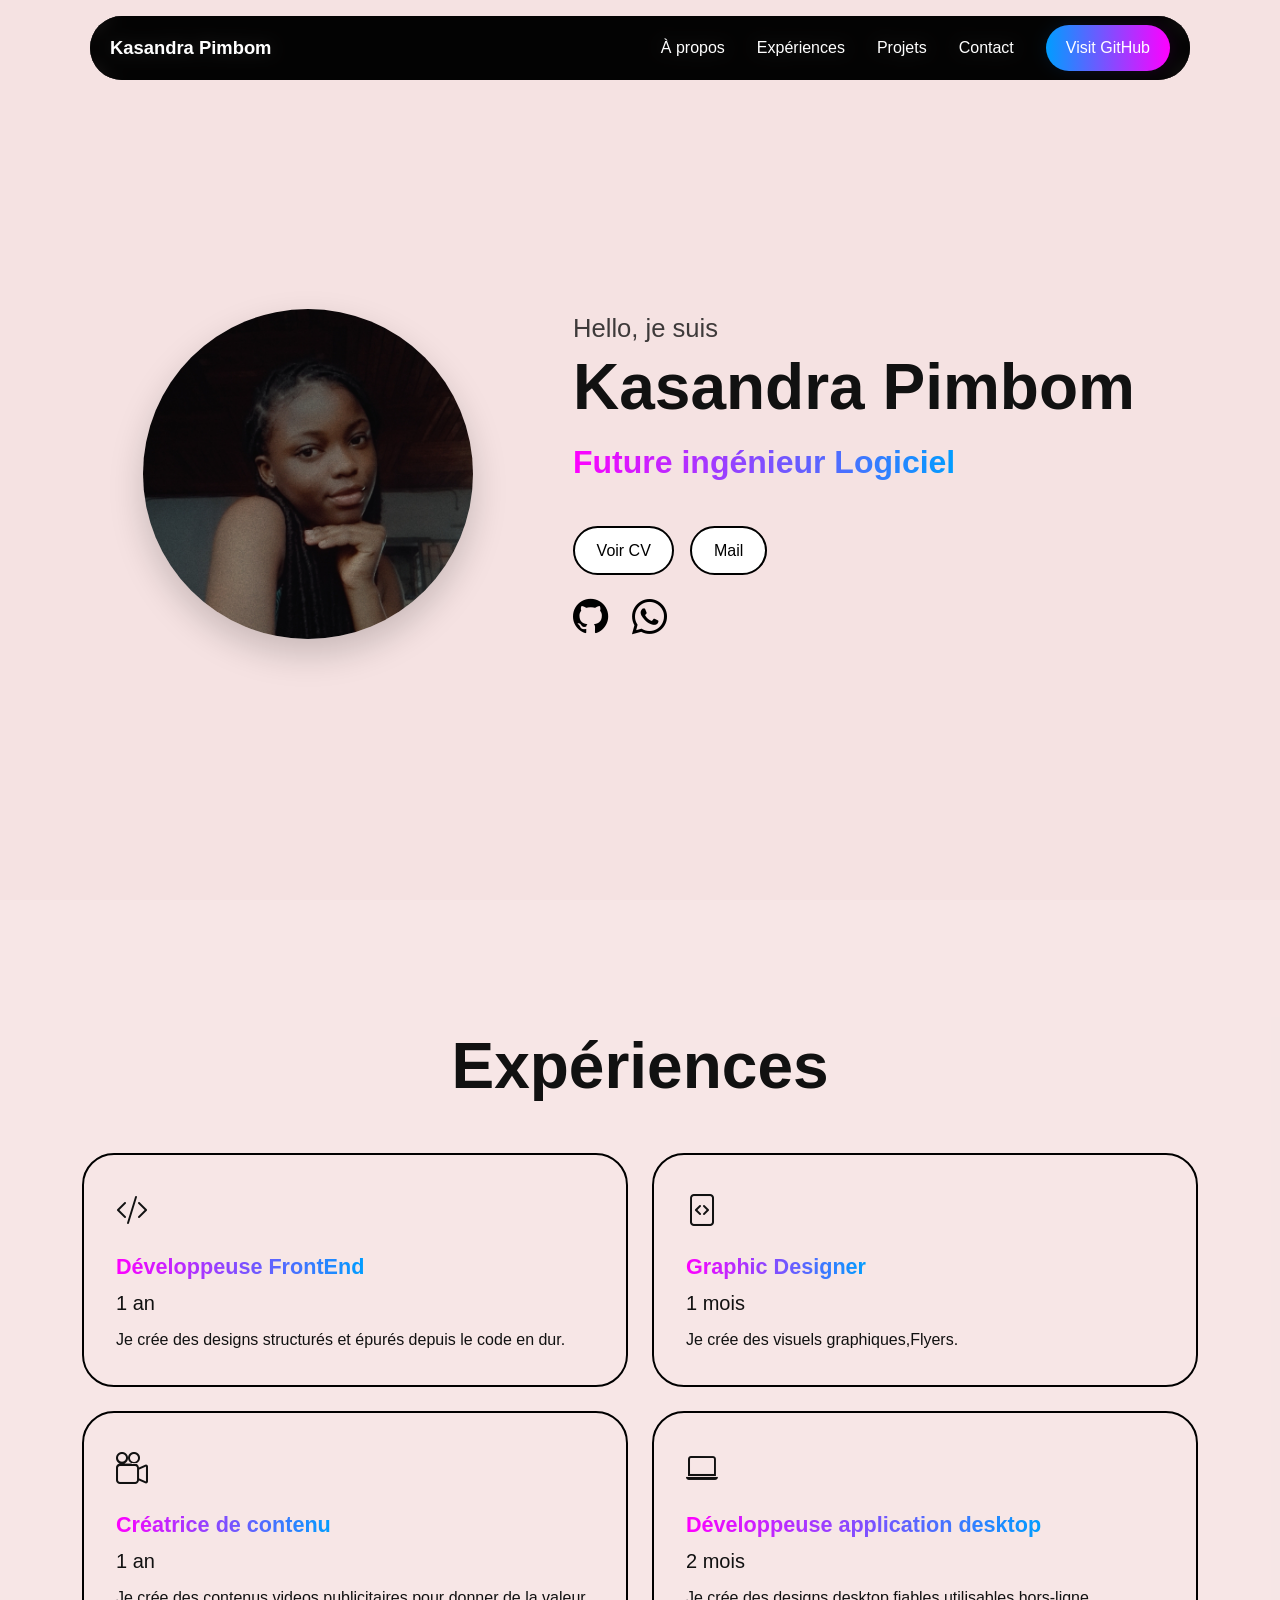
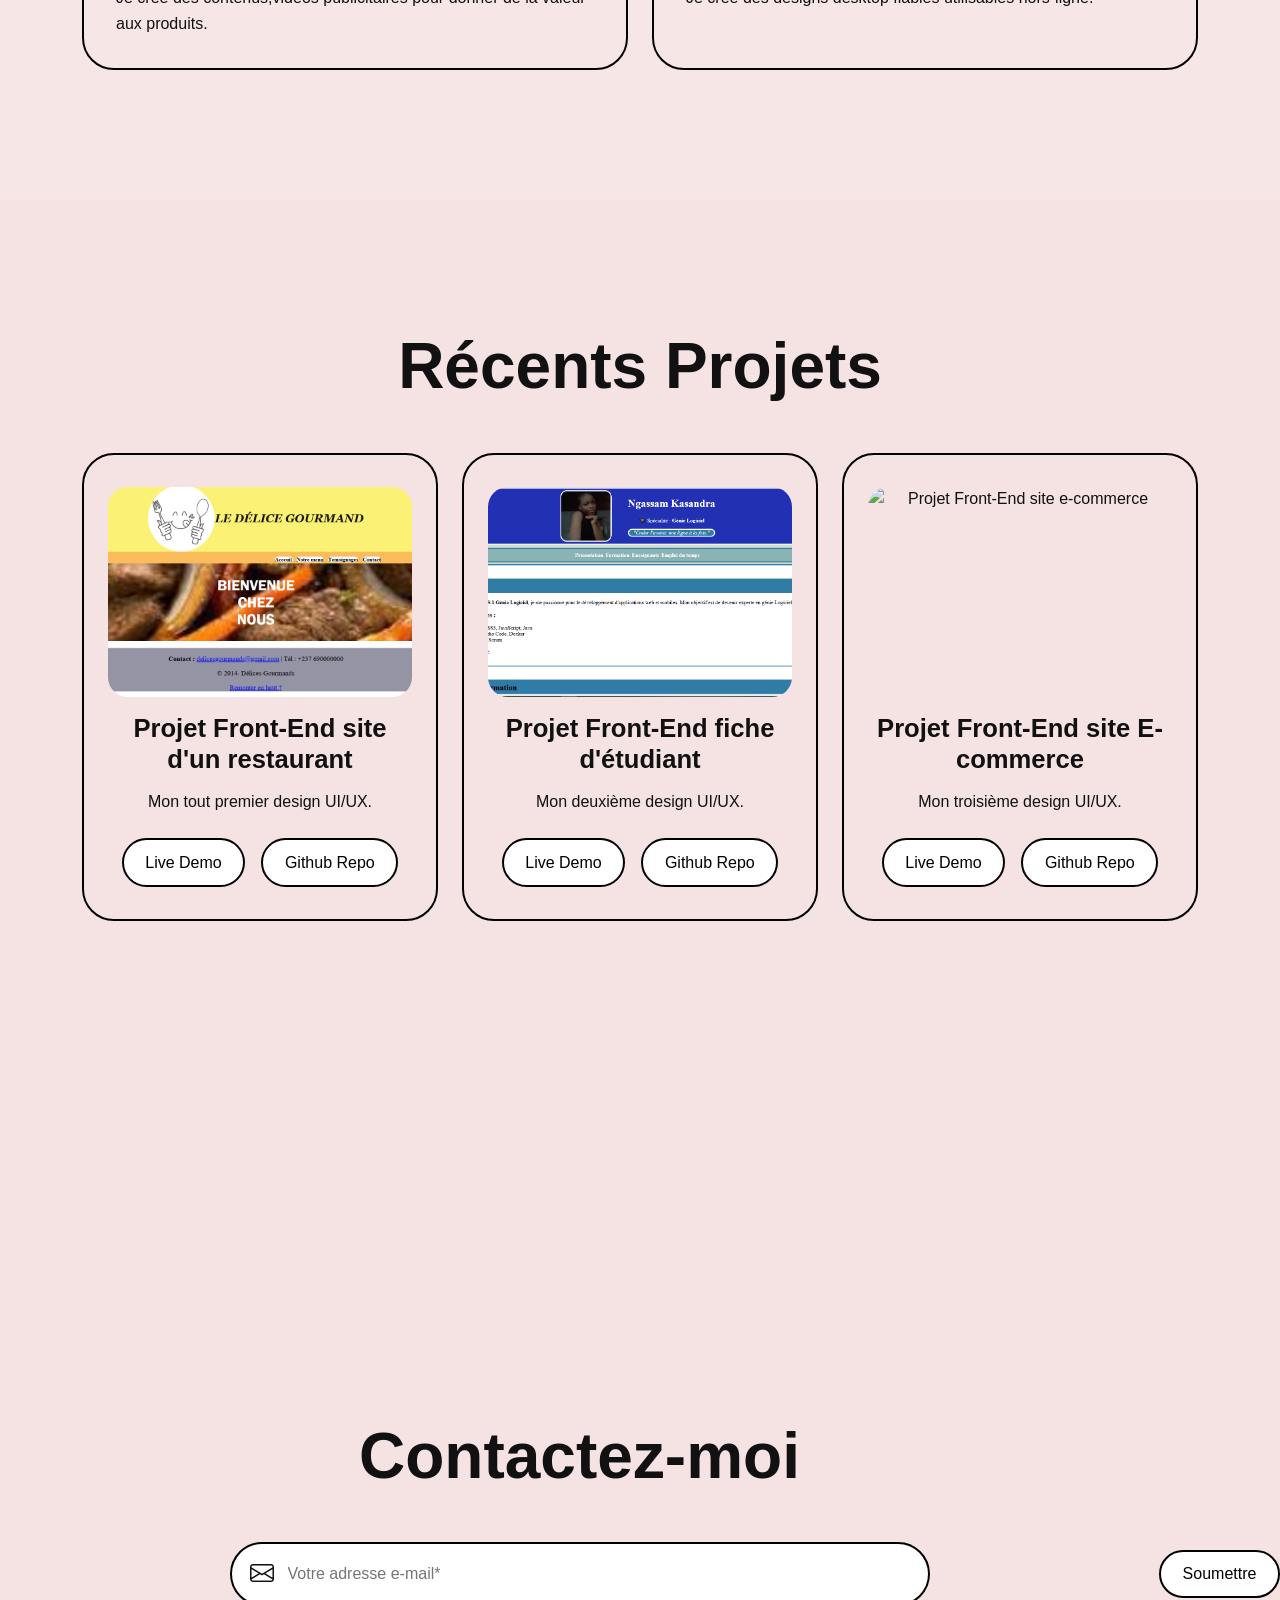
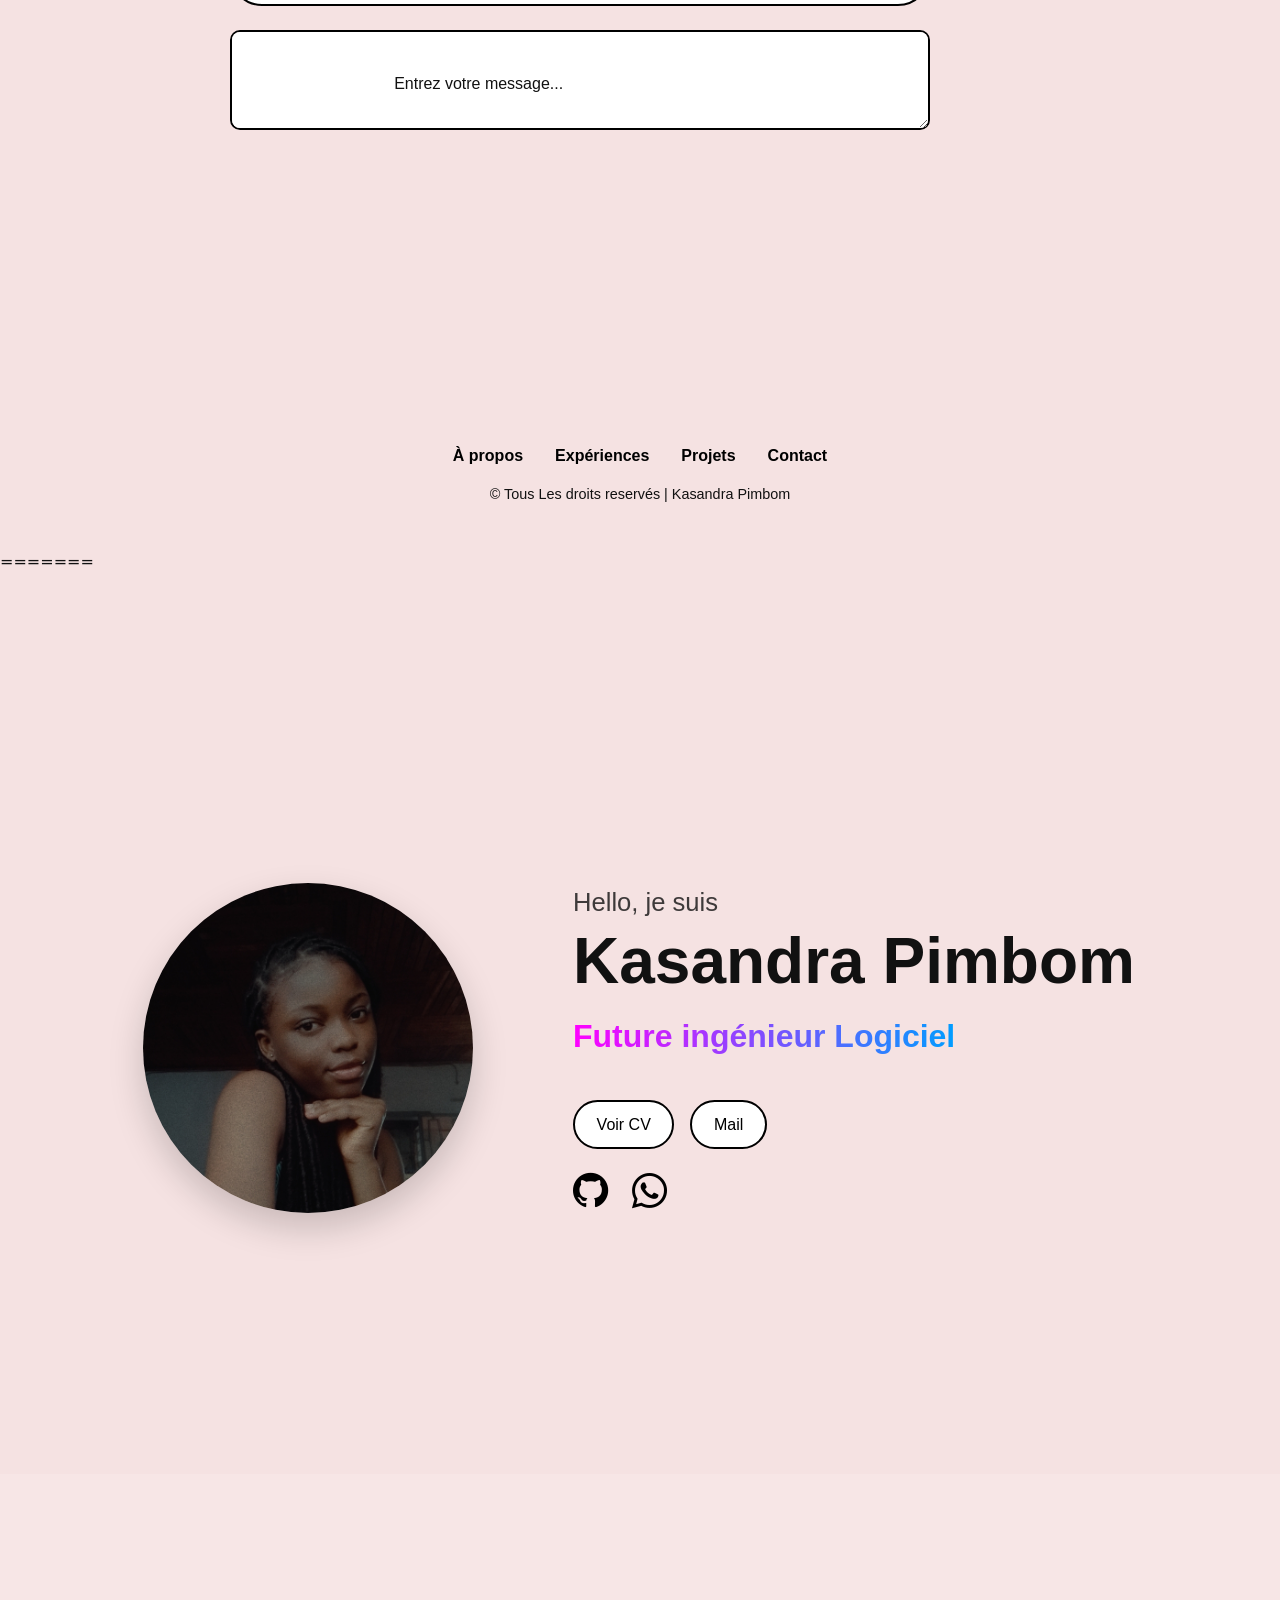
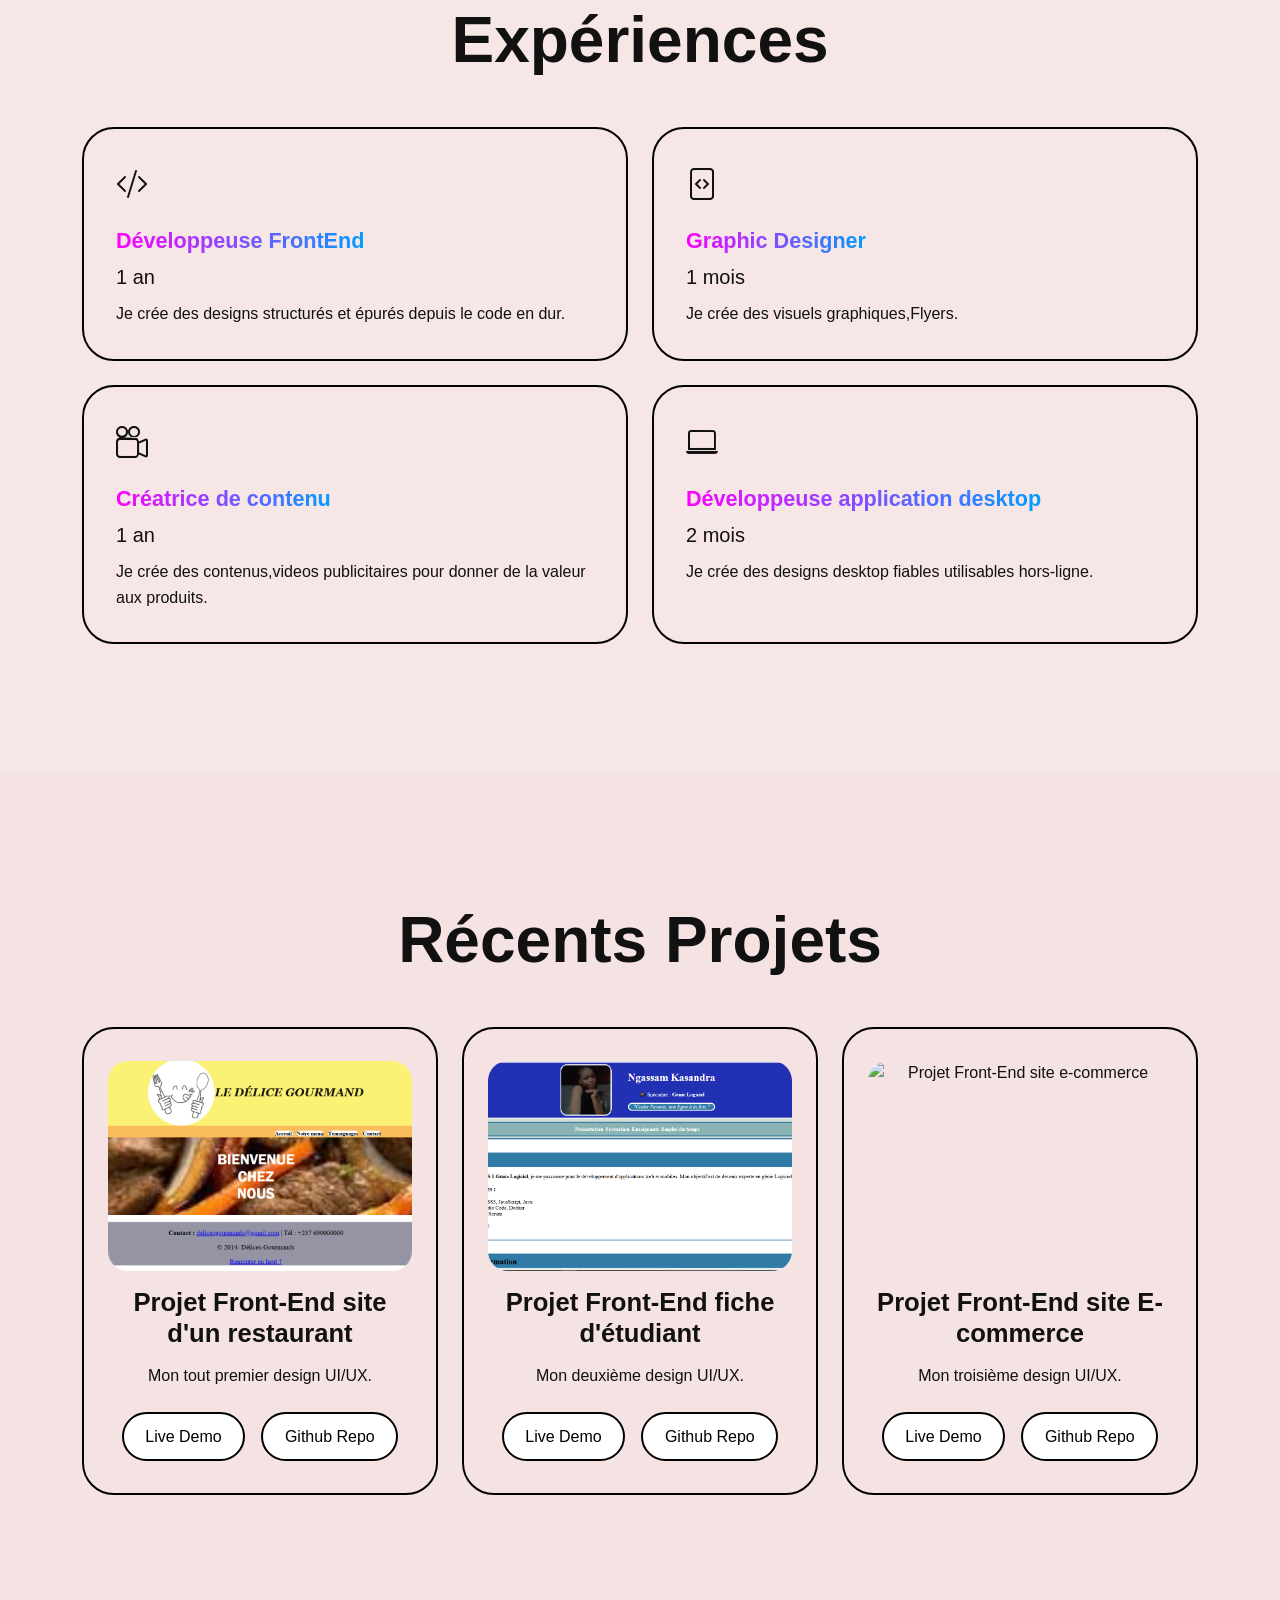
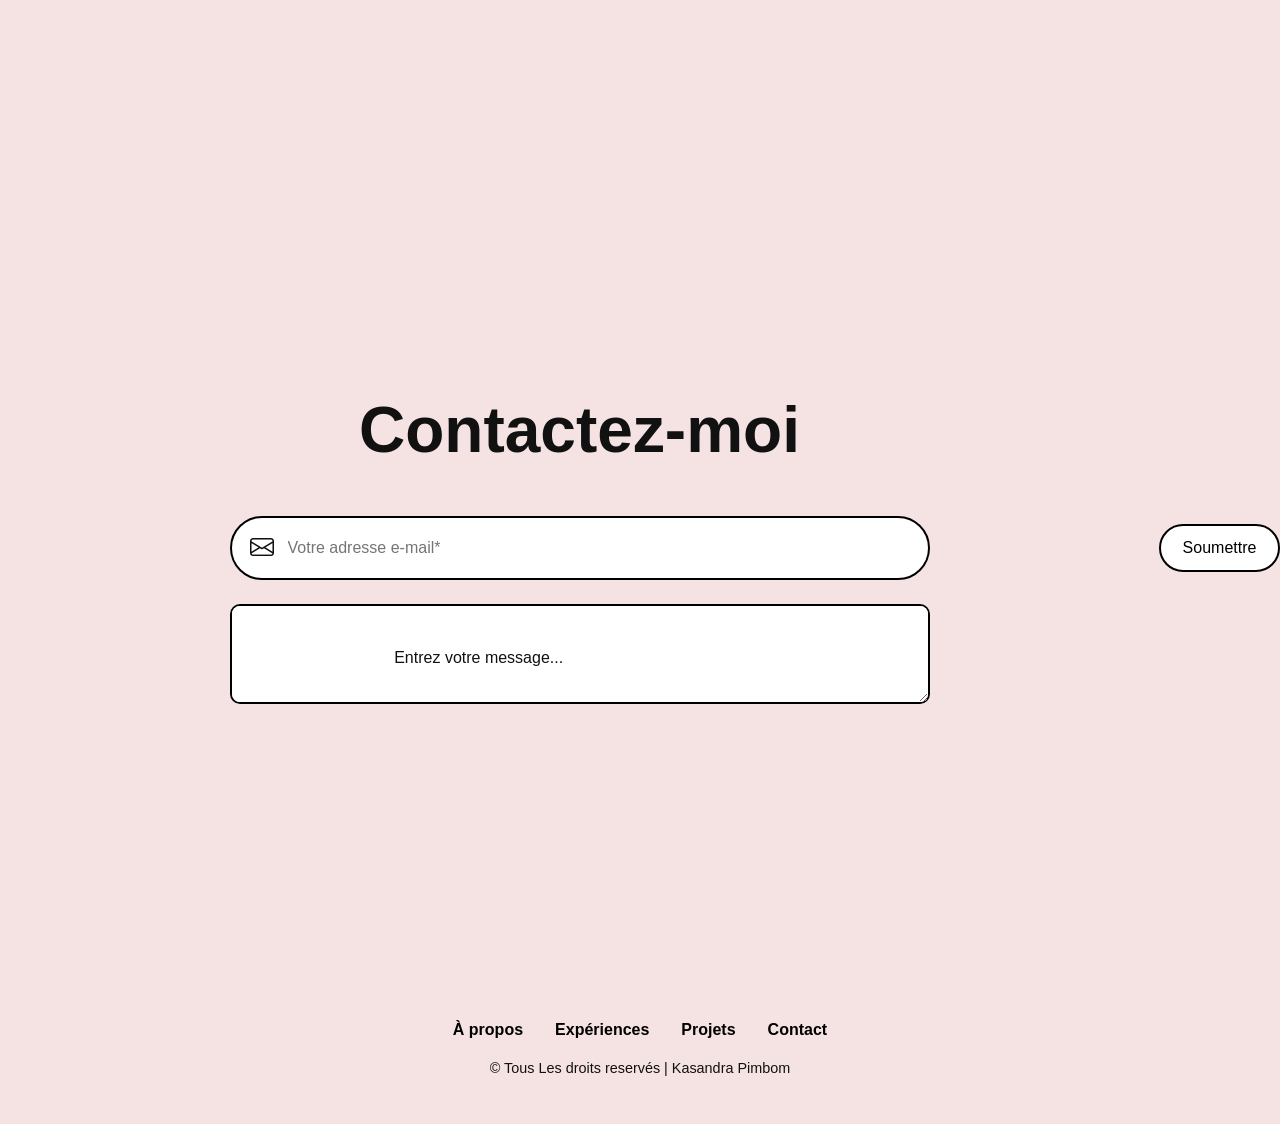
==== index.html @ 3b3e2e19 "suppresion des fichiers" ====
<!DOCTYPE html>
<html lang="fr">
<head>
    <meta charset="UTF-8">
    <meta name="viewport" content="width=device-width, initial-scale=1.0">
    <title>Mon Portfolio - Kasandra Pimbom</title>

    <!-- Bootstrap local -->
    <link rel="stylesheet" href="styles/bootstrap.min.css">

    <!-- Bootstrap Icons -->
    <link rel="stylesheet"
          href="https://cdn.jsdelivr.net/npm/bootstrap-icons@1.11.3/font/bootstrap-icons.css">

    <!-- Mon CSS -->
    <link rel="stylesheet" href="styles/index.css">
</head>

<body>

    <!-- ================= HEADER ================= -->
    <header class="header">
        <a href="#about" class="logo">
            Kasandra Pimbom
        </a>

        <button class="menu-btn" id="menu-icon"
                type="button"
                aria-label="Ouvrir le menu"
                aria-expanded="false">
            <i class="bi bi-list"></i>
        </button>

        <nav>
            <ul class="nav-links" id="nav-links">
                <li><a href="#about">À propos</a></li>
                <li><a href="#experience">Expériences</a></li>
                <li><a href="#projets">Projets</a></li>
                <li><a href="#contact">Contact</a></li>
                <li>
                    <a href="https://github.com/kasandra-Dev"
                       target="_blank"
                       rel="noopener noreferrer"
                       class="visit-btn">
                        Visit GitHub
                    </a>
                </li>
            </ul>
        </nav>
    </header>


    <!-- ================= À PROPOS ================= -->
    <section id="about" class="about-section">
        <div class="container">
            <div class="row align-items-center justify-content-center g-4">

                <!-- Photo -->
                <div class="col-12 col-lg-5 text-center">
                    <img src="ressources/images/kach.jpeg"
                         alt="Photo de Kasandra Pimbom"
                         class="profile-image img-fluid">
                </div>

                <!-- Présentation -->
                <div class="col-12 col-lg-7">
                    <div class="info-box text-center text-lg-start">

                        <h3>Hello, je suis</h3>
                        <h1>Kasandra Pimbom</h1>

                        <p class="job-title">
                            Future ingénieur Logiciel
                        </p>

                        <div class="btn-group-custom">
                            <a href="ressources/pages/CV.html"
                               target="_blank"
                               class="btn-custom">
                                Voir CV
                            </a>

                            <a href="mailto:kasandrapimbom@gmail.com"
                               class="btn-custom">
                                Mail
                            </a>
                        </div>

                        <div class="socials">
                            <a href="https://github.com/kasandra-Dev"
                               target="_blank"
                               rel="noopener noreferrer"
                               aria-label="GitHub">
                                <i class="bi bi-github"></i>
                            </a>

                            <a href="https://wa.me/237693555618?text=Bonjour%20Kasandra%20j%27ai%20vu%20ton%20portfolio"
                               target="_blank"
                               rel="noopener noreferrer"
                               aria-label="WhatsApp">
                                <i class="bi bi-whatsapp"></i>
                            </a>
                        </div>

                    </div>
                </div>

            </div>
        </div>
    </section>


    <!-- ================= EXPÉRIENCES ================= -->
    <section id="experience" class="experience-section">
        <div class="container">

            <h2 class="section-title">Expériences</h2>

            <div class="row row-cols-1 row-cols-md-2 g-4">

                <div class="col">
                    <article class="grid-card h-100">
                        <i class="bi bi-code-slash card-icon"></i>
                        <span>Développeuse FrontEnd</span>
                        <h3>1 an</h3>
                        <p>
                            Je crée des designs structurés et épurés
                            depuis le code en dur.
                        </p>
                    </article>
                </div>

                <div class="col">
                    <article class="grid-card h-100">
                        <i class="bi bi-file-code card-icon"></i>
                        <span> Graphic Designer</span>
                        <h3>1 mois</h3>
                        <p>
                            Je crée des visuels graphiques,Flyers.
                        </p>
                    </article>
                </div>

                <div class="col">
                    <article class="grid-card h-100">
                        <i class="bi bi-camera-reels card-icon"></i>
                        <span>Créatrice de contenu</span>
                        <h3>1 an</h3>
                        <p>
                            Je crée des contenus,videos publicitaires pour donner de la valeur aux produits.
                        </p>
                    </article>
                </div>

                <div class="col">
                    <article class="grid-card h-100">
                        <i class="bi bi-laptop card-icon"></i>
                        <span>Développeuse application desktop</span>
                        <h3>2 mois</h3>
                        <p>
                            Je crée des designs desktop fiables utilisables hors-ligne.
                        </p>
                    </article>
                </div>

            </div>

        </div>
    </section>


    <!-- ================= PROJETS ================= -->
    <section id="projets" class="projects-section">
        <div class="container">

            <h2 class="section-title">Récents Projets</h2>

            <div class="row row-cols-1 row-cols-md-2 row-cols-xl-3 g-4">

                <div class="col">
                    <article class="project-card h-100">
                        <img src="ressources/images/projets.png"
                             alt="Projet Front-End site restaurant"
                             class="project-image img-fluid">

                        <h3>Projet Front-End site d'un restaurant</h3>

                        <p>
                            Mon tout premier design UI/UX.
                        </p>

                        <div class="project-buttons">
                            <a href="#" class="btn-custom">Live Demo</a>
                            <a href="#" class="btn-custom">Github Repo</a>
                        </div>
                    </article>
                </div>

                <div class="col">
                    <article class="project-card h-100">
                        <img src="ressources/images/projet3.PNG"
                             alt="Projet Front-End fiche étudiant"
                             class="project-image img-fluid">

                        <h3>Projet Front-End fiche d'étudiant</h3>

                        <p>
                            Mon deuxième design UI/UX.
                        </p>

                        <div class="project-buttons">
                            <a href="#" class="btn-custom">Live Demo</a>
                            <a href="#" class="btn-custom">Github Repo</a>
                        </div>
                    </article>
                </div>

                <div class="col">
                    <article class="project-card h-100">
                        <img src="ressources/images/projets 2.png"
                             alt="Projet Front-End site e-commerce"
                             class="project-image img-fluid">

                        <h3>Projet Front-End site E-commerce</h3>

                        <p>
                            Mon troisième design UI/UX.
                        </p>

                        <div class="project-buttons">
                            <a href="#" class="btn-custom">Live Demo</a>
                            <a href="#" class="btn-custom">Github Repo</a>
                        </div>
                    </article>
                </div>

            </div>

        </div>
    </section>


    <!-- ================= CONTACT ================= -->
    <section id="contact" class="contact-section">
        <div class="container">

            <h2 class="section-title">Contactez-moi</h2>

            <form class="contact-form" action="#" method="post">

                <div class="input-wrapper">
                    <i class="bi bi-envelope"></i>

                    <input type="email"
                           name="email"
                           placeholder="Votre adresse e-mail*"
                           aria-label="Votre adresse e-mail"
                           required>
                           
                </div>

                    <textarea name="message" placeholder="Votre Message"> 
                        Entrez votre message...
                    </textarea>         
                </div>

                <button type="submit" class="btn-custom">
                    Soumettre
                </button>

            </form>

        </div>
    </section>


    <!-- ================= FOOTER ================= -->
    <footer class="footer">
        <ul>
            <li><a href="#about">À propos</a></li>
            <li><a href="#experience">Expériences</a></li>
            <li><a href="#projets">Projets</a></li>
            <li><a href="#contact">Contact</a></li>
        </ul>

        <p class="copyright">
            © Tous Les droits reservés | Kasandra Pimbom
        </p>
    </footer>


    <!-- Bootstrap JS local -->
    <script src="js/bootstrap.bundle.min.js"></script>

    <!-- Mon JS -->
    <script src="js/script.js"></script>

</body>
</html>
=======
<!DOCTYPE html>
<html lang="fr">
<head>
    <meta charset="UTF-8">
    <meta name="viewport" content="width=device-width, initial-scale=1.0">
    <title>Mon Portfolio - Kasandra Pimbom</title>

    <!-- Bootstrap local -->
    <link rel="stylesheet" href="styles/bootstrap.min.css">

    <!-- Bootstrap Icons -->
    <link rel="stylesheet"
          href="https://cdn.jsdelivr.net/npm/bootstrap-icons@1.11.3/font/bootstrap-icons.css">

    <!-- Mon CSS -->
    <link rel="stylesheet" href="styles/index.css">
</head>

<body>

    <!-- ================= HEADER ================= -->
    <header class="header">
        <a href="#about" class="logo">
            Kasandra Pimbom
        </a>

        <button class="menu-btn" id="menu-icon"
                type="button"
                aria-label="Ouvrir le menu"
                aria-expanded="false">
            <i class="bi bi-list"></i>
        </button>

        <nav>
            <ul class="nav-links" id="nav-links">
                <li><a href="#about">À propos</a></li>
                <li><a href="#experience">Expériences</a></li>
                <li><a href="#projets">Projets</a></li>
                <li><a href="#contact">Contact</a></li>
                <li>
                    <a href="https://github.com/kasandra-Dev"
                       target="_blank"
                       rel="noopener noreferrer"
                       class="visit-btn">
                        Visit GitHub
                    </a>
                </li>
            </ul>
        </nav>
    </header>


    <!-- ================= À PROPOS ================= -->
    <section id="about" class="about-section">
        <div class="container">
            <div class="row align-items-center justify-content-center g-4">

                <!-- Photo -->
                <div class="col-12 col-lg-5 text-center">
                    <img src="ressources/images/kach.jpeg"
                         alt="Photo de Kasandra Pimbom"
                         class="profile-image img-fluid">
                </div>

                <!-- Présentation -->
                <div class="col-12 col-lg-7">
                    <div class="info-box text-center text-lg-start">

                        <h3>Hello, je suis</h3>
                        <h1>Kasandra Pimbom</h1>

                        <p class="job-title">
                            Future ingénieur Logiciel
                        </p>

                        <div class="btn-group-custom">
                            <a href="ressources/pages/CV.html"
                               target="_blank"
                               class="btn-custom">
                                Voir CV
                            </a>

                            <a href="mailto:kasandrapimbom@gmail.com"
                               class="btn-custom">
                                Mail
                            </a>
                        </div>

                        <div class="socials">
                            <a href="https://github.com/kasandra-Dev"
                               target="_blank"
                               rel="noopener noreferrer"
                               aria-label="GitHub">
                                <i class="bi bi-github"></i>
                            </a>

                            <a href="https://wa.me/237693555618?text=Bonjour%20Kasandra%20j%27ai%20vu%20ton%20portfolio"
                               target="_blank"
                               rel="noopener noreferrer"
                               aria-label="WhatsApp">
                                <i class="bi bi-whatsapp"></i>
                            </a>
                        </div>

                    </div>
                </div>

            </div>
        </div>
    </section>


    <!-- ================= EXPÉRIENCES ================= -->
    <section id="experience" class="experience-section">
        <div class="container">

            <h2 class="section-title">Expériences</h2>

            <div class="row row-cols-1 row-cols-md-2 g-4">

                <div class="col">
                    <article class="grid-card h-100">
                        <i class="bi bi-code-slash card-icon"></i>
                        <span>Développeuse FrontEnd</span>
                        <h3>1 an</h3>
                        <p>
                            Je crée des designs structurés et épurés
                            depuis le code en dur.
                        </p>
                    </article>
                </div>

                <div class="col">
                    <article class="grid-card h-100">
                        <i class="bi bi-file-code card-icon"></i>
                        <span> Graphic Designer</span>
                        <h3>1 mois</h3>
                        <p>
                            Je crée des visuels graphiques,Flyers.
                        </p>
                    </article>
                </div>

                <div class="col">
                    <article class="grid-card h-100">
                        <i class="bi bi-camera-reels card-icon"></i>
                        <span>Créatrice de contenu</span>
                        <h3>1 an</h3>
                        <p>
                            Je crée des contenus,videos publicitaires pour donner de la valeur aux produits.
                        </p>
                    </article>
                </div>

                <div class="col">
                    <article class="grid-card h-100">
                        <i class="bi bi-laptop card-icon"></i>
                        <span>Développeuse application desktop</span>
                        <h3>2 mois</h3>
                        <p>
                            Je crée des designs desktop fiables utilisables hors-ligne.
                        </p>
                    </article>
                </div>

            </div>

        </div>
    </section>


    <!-- ================= PROJETS ================= -->
    <section id="projets" class="projects-section">
        <div class="container">

            <h2 class="section-title">Récents Projets</h2>

            <div class="row row-cols-1 row-cols-md-2 row-cols-xl-3 g-4">

                <div class="col">
                    <article class="project-card h-100">
                        <img src="ressources/images/projets.png"
                             alt="Projet Front-End site restaurant"
                             class="project-image img-fluid">

                        <h3>Projet Front-End site d'un restaurant</h3>

                        <p>
                            Mon tout premier design UI/UX.
                        </p>

                        <div class="project-buttons">
                            <a href="#" class="btn-custom">Live Demo</a>
                            <a href="#" class="btn-custom">Github Repo</a>
                        </div>
                    </article>
                </div>

                <div class="col">
                    <article class="project-card h-100">
                        <img src="ressources/images/projet3.PNG"
                             alt="Projet Front-End fiche étudiant"
                             class="project-image img-fluid">

                        <h3>Projet Front-End fiche d'étudiant</h3>

                        <p>
                            Mon deuxième design UI/UX.
                        </p>

                        <div class="project-buttons">
                            <a href="#" class="btn-custom">Live Demo</a>
                            <a href="#" class="btn-custom">Github Repo</a>
                        </div>
                    </article>
                </div>

                <div class="col">
                    <article class="project-card h-100">
                        <img src="ressources/images/projets 2.png"
                             alt="Projet Front-End site e-commerce"
                             class="project-image img-fluid">

                        <h3>Projet Front-End site E-commerce</h3>

                        <p>
                            Mon troisième design UI/UX.
                        </p>

                        <div class="project-buttons">
                            <a href="#" class="btn-custom">Live Demo</a>
                            <a href="#" class="btn-custom">Github Repo</a>
                        </div>
                    </article>
                </div>

            </div>

        </div>
    </section>


    <!-- ================= CONTACT ================= -->
    <section id="contact" class="contact-section">
        <div class="container">

            <h2 class="section-title">Contactez-moi</h2>

            <form class="contact-form" action="#" method="post">

                <div class="input-wrapper">
                    <i class="bi bi-envelope"></i>

                    <input type="email"
                           name="email"
                           placeholder="Votre adresse e-mail*"
                           aria-label="Votre adresse e-mail"
                           required>
                           
                </div>

                    <textarea name="message" placeholder="Votre Message"> 
                        Entrez votre message...
                    </textarea>         
                </div>

                <button type="submit" class="btn-custom">
                    Soumettre
                </button>

            </form>

        </div>
    </section>


    <!-- ================= FOOTER ================= -->
    <footer class="footer">
        <ul>
            <li><a href="#about">À propos</a></li>
            <li><a href="#experience">Expériences</a></li>
            <li><a href="#projets">Projets</a></li>
            <li><a href="#contact">Contact</a></li>
        </ul>

        <p class="copyright">
            © Tous Les droits reservés | Kasandra Pimbom
        </p>
    </footer>


    <!-- Bootstrap JS local -->
    <script src="js/bootstrap.bundle.min.js"></script>

    <!-- Mon JS -->
    <script src="js/script.js"></script>

</body>
</html>
---- styles/index.css ----
/* =========================================================
   PORTFOLIO - INDEX.CSS
   Design responsive : mobile / tablette / ordinateur
   ========================================================= */

:root {
    --black: #000;
    --white: #fff;
    --text: #111;
    --bg: #f5e2e2;
    --blue: rgb(0, 157, 255);
    --pink: rgb(255, 0, 255);
    --gradient: linear-gradient(to right, var(--blue), var(--pink));
    --gradient-reverse: linear-gradient(to right, var(--pink), var(--blue));
}

/* ================= RESET ================= */

* {
    margin: 0;
    padding: 0;
    box-sizing: border-box;
    font-family: "Poppins", sans-serif;
    scroll-behavior: smooth;
}

html {
    scroll-behavior: smooth;
    scroll-padding-top: 100px;
}

body {
    background-color: var(--bg);
    color: var(--text);
    overflow-x: hidden;
}

a {
    text-decoration: none;
}

ul {
    list-style: none;
    margin: 0;
    padding: 0;
}

img {
    max-width: 100%;
    height: auto;
}

/* ================= SCROLLBAR ================= */

::-webkit-scrollbar {
    width: 10px;
}

::-webkit-scrollbar-track {
    background: #dbdbdb;
}

::-webkit-scrollbar-thumb {
    background: var(--gradient-reverse);
    border-radius: 10px;
}

/* ================= HEADER ================= */

.header {
    position: fixed;
    top: 1rem;
    left: 50%;
    transform: translateX(-50%);
    width: min(1100px, calc(100% - 2rem));
    min-height: 64px;

    display: flex;
    align-items: center;
    justify-content: space-between;

    padding: 0.5rem 1.25rem;
    gap: 1.5rem;

    background: rgba(0, 0, 0, 0.88);
    backdrop-filter: blur(8px);
    -webkit-backdrop-filter: blur(8px);

    border-radius: 3rem;
    z-index: 1000;
}

.logo {
    color: var(--white);
    font-size: 1.15rem;
    font-weight: 600;
    white-space: nowrap;
    transition: 0.3s ease-in-out;
}

.logo:hover {
    color: var(--white);
    transform: scale(1.05);
}

.nav-links {
    display: flex;
    align-items: center;
    justify-content: center;
    gap: 2rem;
}

.nav-links li a:not(.visit-btn) {
    position: relative;
    display: inline-block;
    color: var(--white);
    font-weight: 400;
    padding: 0.5rem 0;
}

.nav-links li a:not(.visit-btn)::after {
    content: "";
    position: absolute;
    left: 0;
    bottom: 0;
    width: 0;
    height: 2px;
    border-radius: 1rem;
    background: var(--gradient-reverse);
    transition: width 0.3s ease-in-out;
}

.nav-links li a:not(.visit-btn):hover::after {
    width: 100%;
}

.visit-btn {
    display: inline-flex;
    align-items: center;
    justify-content: center;
    padding: 0.7rem 1.25rem;
    border-radius: 3rem;
    color: var(--white) !important;
    font-weight: 500;
    white-space: nowrap;
    background: var(--gradient);
    transition: 0.3s ease-in-out;
}

.visit-btn:hover {
    color: var(--white);
    background: var(--gradient-reverse);
    transform: scale(1.03);
}

.menu-btn {
    display: none;
    border: 0;
    background: transparent;
    color: var(--white);
    font-size: 1.8rem;
    line-height: 1;
    cursor: pointer;
    padding: 0.25rem;
}

/* ================= SECTIONS ================= */

section {
    width: 100%;
    min-height: 100vh;
    padding: 8rem 0 5rem;
}

.section-title {
    margin-bottom: 3rem;
    text-align: center;
    font-size: clamp(2.2rem, 5vw, 4rem);
    font-weight: 600;
}

/* ================= ABOUT ================= */

.about-section {
    display: flex;
    align-items: center;
}

.profile-image {
    width: min(330px, 80vw);
    aspect-ratio: 1 / 1;
    object-fit: cover;
    object-position: top;
    border-radius: 50%;
    box-shadow: 0 15px 35px rgba(0, 0, 0, 0.18);
}

.info-box {
    padding: 1rem;
}

.info-box h3 {
    font-size: clamp(1.2rem, 2vw, 1.8rem);
    font-weight: 500;
    opacity: 0.8;
}

.info-box h1 {
    margin: 0.5rem 0;
    font-size: clamp(2.3rem, 5vw, 4rem);
    line-height: 1.1;
    font-weight: 700;
}

.job-title {
    display: inline-block;
    margin-top: 0.5rem;
    font-size: clamp(1.4rem, 3vw, 2rem);
    font-weight: 600;

    background: var(--gradient-reverse);
    background-clip: text;
    -webkit-background-clip: text;
    color: transparent;
}

.btn-group-custom,
.project-buttons {
    display: flex;
    align-items: center;
    gap: 1rem;
    flex-wrap: wrap;
}

.btn-group-custom {
    margin-top: 1.5rem;
}

.btn-custom {
    display: inline-flex;
    align-items: center;
    justify-content: center;

    min-height: 48px;
    padding: 0.65rem 1.35rem;

    border: 2px solid var(--black);
    border-radius: 3rem;

    background: var(--white);
    color: var(--black);

    font-size: 1rem;
    font-weight: 500;
    white-space: nowrap;

    cursor: pointer;
    transition: 0.2s ease-in-out;
}

.btn-custom:hover {
    background: var(--black);
    color: var(--white);
}

.socials {
    display: flex;
    align-items: center;
    gap: 1.5rem;
    margin-top: 1.5rem;
}

.socials a {
    color: var(--black);
    font-size: 2.2rem;
    line-height: 1;
    transition: 0.2s ease-in-out;
}

.socials a:hover {
    color: var(--blue);
    transform: scale(1.1);
}

/* ================= EXPERIENCES ================= */

.experience-section {
    background: rgba(255, 255, 255, 0.15);
}

.grid-card {
    height: 100%;
    padding: 2rem;

    display: flex;
    flex-direction: column;
    align-items: flex-start;

    border: 2px solid var(--black);
    border-radius: 2rem;

    background: transparent;
    cursor: pointer;
    transition: 0.25s ease-in-out;
}

.grid-card:hover {
    background: var(--black);
    color: var(--white);
    transform: translateY(-5px);
}

.card-icon {
    margin-bottom: 1rem;
    font-size: 2rem;
}

.grid-card span {
    margin-bottom: 0.5rem;
    font-size: 1.35rem;
    font-weight: 600;

    background: var(--gradient-reverse);
    background-clip: text;
    -webkit-background-clip: text;
    color: transparent;
}

.grid-card h3 {
    margin-bottom: 0.75rem;
    font-size: 1.25rem;
}

.grid-card p {
    margin: 0;
    line-height: 1.6;
}

.experience-photo img {
    width: min(400px, 80vw);
    aspect-ratio: 1 / 1;
    object-fit: cover;
    object-position: top;
    border-radius: 2rem;
}

/* ================= PROJETS ================= */

.project-card {
    padding: 2rem 1.5rem;

    display: flex;
    flex-direction: column;
    align-items: center;
    justify-content: flex-start;

    text-align: center;
    gap: 1rem;

    border: 2px solid var(--black);
    border-radius: 2rem;

    background: transparent;
    transition: 0.3s ease-in-out;
}

.project-card:hover {
    background: var(--black);
    color: var(--white);
    transform: translateY(-7px);
}

.project-image {
    width: 100%;
    max-width: 330px;
    height: 210px;
    object-fit: cover;
    border-radius: 1.25rem;
}

.project-card h3 {
    margin: 0;
    font-size: clamp(1.3rem, 2vw, 1.8rem);
    font-weight: 600;
}

.project-card p {
    margin: 0;
}

.project-buttons {
    justify-content: center;
    margin-top: auto;
    padding-top: 0.5rem;
}

.project-card:hover .btn-custom {
    border-color: var(--white);
    background: transparent;
    color: var(--white);
}

.project-card:hover .btn-custom:hover {
    background: var(--white);
    color: var(--black);
}

/* ================= CONTACT ================= */

.contact-section {
    display: flex;
    align-items: center;
}

.contact-form {
    width: min(700px, 100%);
    margin: 0 auto;

    display: flex;
    flex-direction: column;
    align-items: center;
    gap: 1.5rem;
}

.input-wrapper {
    position: relative;
    width: 100%;
}

.input-wrapper i {
    position: absolute;
    top: 50%;
    left: 1.25rem;
    transform: translateY(-50%);
    font-size: 1.5rem;
    z-index: 2;
}

.input-wrapper input {
    width: 100%;
    min-height: 64px;

    padding: 1rem 1.25rem 1rem 3.5rem;

    border: 2px solid var(--black);
    border-radius: 3rem;
    outline: none;

    background: var(--white);
    font-size: 1rem;
}
 textarea{
    width: 100%;
    height: 100px;
    min-height: 64px;

    padding: 1rem 1.25rem 1rem 3.5rem;

    border: 2px solid var(--black);
    border-radius: 10px;
    outline: none;
    color: var(--text);
    background: var(--white);
    font-size: 1rem;
}

.input-wrapper input:focus {
    box-shadow: 0 0 0 3px rgba(0, 157, 255, 0.2);
}

/* ================= FOOTER ================= */

.footer {
    min-height: 150px;
    width: 100%;

    display: flex;
    flex-direction: column;
    align-items: center;
    justify-content: center;

    gap: 1rem;
    padding: 2rem 1rem;
}

.footer ul {
    display: flex;
    align-items: center;
    justify-content: center;
    gap: 2rem;
    flex-wrap: wrap;
}

.footer ul li a {
    color: var(--black);
    font-weight: 600;
}

.footer ul li a:hover {
    color: var(--blue);
}

.copyright {
    margin: 0;
    text-align: center;
    font-size: 0.9rem;
}

/* =========================================================
   TABLETTE
   ========================================================= */

@media (max-width: 991.98px) {

    .header {
        top: 0.75rem;
    }

    .menu-btn {
        display: block;
    }

    nav {
        position: relative;
    }

    .nav-links {
        position: absolute;
        top: calc(100% + 0.75rem);
        right: 0;

        width: min(280px, calc(100vw - 2rem));

        display: none;
        flex-direction: column;
        align-items: stretch;
        gap: 0.25rem;

        padding: 1rem;

        background: rgba(0, 0, 0, 0.96);
        border-radius: 1.25rem;
        box-shadow: 0 15px 35px rgba(0, 0, 0, 0.25);
    }

    .nav-links.active {
        display: flex;
    }

    .nav-links li a:not(.visit-btn) {
        display: block;
        padding: 0.75rem 0.5rem;
    }

    .visit-btn {
        width: 100%;
        margin-top: 0.5rem;
    }

    .about-section {
        padding-top: 8rem;
    }

    .profile-image {
        width: min(300px, 65vw);
    }
}

/* =========================================================
   MOBILE
   ========================================================= */

@media (max-width: 575.98px) {

    html {
        scroll-padding-top: 85px;
    }

    section {
        min-height: auto;
        padding: 6.5rem 0 4rem;
    }

    .header {
        width: calc(100% - 1.25rem);
        min-height: 58px;
        top: 0.6rem;
        padding: 0.45rem 0.9rem;
    }

    .logo {
        font-size: 1rem;
    }

    .menu-btn {
        font-size: 1.7rem;
    }

    .nav-links {
        width: calc(100vw - 2rem);
        right: -0.35rem;
    }

    .about-section {
        padding-top: 7rem;
    }

    .profile-image {
        width: min(250px, 70vw);
    }

    .info-box {
        padding: 0;
    }

    .info-box h1 {
        font-size: clamp(2rem, 10vw, 2.8rem);
    }

    .job-title {
        font-size: 1.35rem;
    }

    .btn-group-custom {
        justify-content: center;
        gap: 0.75rem;
    }

    .btn-custom {
        min-height: 44px;
        padding: 0.6rem 1.05rem;
        font-size: 0.9rem;
    }

    .socials {
        justify-content: center;
    }

    .section-title {
        margin-bottom: 2rem;
        font-size: 2.3rem;
    }

    .grid-card {
        padding: 1.5rem;
        border-radius: 1.5rem;
    }

    .project-card {
        padding: 1.5rem 1rem;
        border-radius: 1.5rem;
    }

    .project-image {
        height: 190px;
    }

    .project-buttons {
        width: 100%;
    }

    .project-buttons .btn-custom {
        flex: 1;
    }

    .input-wrapper input {
        min-height: 56px;
        font-size: 0.95rem;
    }

    .footer {
        min-height: 170px;
    }

    .footer ul {
        gap: 0.8rem 1.25rem;
    }
}

/* ================= PETITS ÉCRANS ================= */

@media (max-width: 360px) {

    .logo {
        font-size: 0.9rem;
    }

    .profile-image {
        width: 210px;
    }

    .btn-group-custom {
        flex-direction: column;
        width: 100%;
    }

    .btn-group-custom .btn-custom {
        width: 100%;
    }

    .project-buttons {
        flex-direction: column;
    }

    .project-buttons .btn-custom {
        width: 100%;
    }
}
---- styles/index.css ----
/* =========================================================
   PORTFOLIO - INDEX.CSS
   Design responsive : mobile / tablette / ordinateur
   ========================================================= */

:root {
    --black: #000;
    --white: #fff;
    --text: #111;
    --bg: #f5e2e2;
    --blue: rgb(0, 157, 255);
    --pink: rgb(255, 0, 255);
    --gradient: linear-gradient(to right, var(--blue), var(--pink));
    --gradient-reverse: linear-gradient(to right, var(--pink), var(--blue));
}

/* ================= RESET ================= */

* {
    margin: 0;
    padding: 0;
    box-sizing: border-box;
    font-family: "Poppins", sans-serif;
    scroll-behavior: smooth;
}

html {
    scroll-behavior: smooth;
    scroll-padding-top: 100px;
}

body {
    background-color: var(--bg);
    color: var(--text);
    overflow-x: hidden;
}

a {
    text-decoration: none;
}

ul {
    list-style: none;
    margin: 0;
    padding: 0;
}

img {
    max-width: 100%;
    height: auto;
}

/* ================= SCROLLBAR ================= */

::-webkit-scrollbar {
    width: 10px;
}

::-webkit-scrollbar-track {
    background: #dbdbdb;
}

::-webkit-scrollbar-thumb {
    background: var(--gradient-reverse);
    border-radius: 10px;
}

/* ================= HEADER ================= */

.header {
    position: fixed;
    top: 1rem;
    left: 50%;
    transform: translateX(-50%);
    width: min(1100px, calc(100% - 2rem));
    min-height: 64px;

    display: flex;
    align-items: center;
    justify-content: space-between;

    padding: 0.5rem 1.25rem;
    gap: 1.5rem;

    background: rgba(0, 0, 0, 0.88);
    backdrop-filter: blur(8px);
    -webkit-backdrop-filter: blur(8px);

    border-radius: 3rem;
    z-index: 1000;
}

.logo {
    color: var(--white);
    font-size: 1.15rem;
    font-weight: 600;
    white-space: nowrap;
    transition: 0.3s ease-in-out;
}

.logo:hover {
    color: var(--white);
    transform: scale(1.05);
}

.nav-links {
    display: flex;
    align-items: center;
    justify-content: center;
    gap: 2rem;
}

.nav-links li a:not(.visit-btn) {
    position: relative;
    display: inline-block;
    color: var(--white);
    font-weight: 400;
    padding: 0.5rem 0;
}

.nav-links li a:not(.visit-btn)::after {
    content: "";
    position: absolute;
    left: 0;
    bottom: 0;
    width: 0;
    height: 2px;
    border-radius: 1rem;
    background: var(--gradient-reverse);
    transition: width 0.3s ease-in-out;
}

.nav-links li a:not(.visit-btn):hover::after {
    width: 100%;
}

.visit-btn {
    display: inline-flex;
    align-items: center;
    justify-content: center;
    padding: 0.7rem 1.25rem;
    border-radius: 3rem;
    color: var(--white) !important;
    font-weight: 500;
    white-space: nowrap;
    background: var(--gradient);
    transition: 0.3s ease-in-out;
}

.visit-btn:hover {
    color: var(--white);
    background: var(--gradient-reverse);
    transform: scale(1.03);
}

.menu-btn {
    display: none;
    border: 0;
    background: transparent;
    color: var(--white);
    font-size: 1.8rem;
    line-height: 1;
    cursor: pointer;
    padding: 0.25rem;
}

/* ================= SECTIONS ================= */

section {
    width: 100%;
    min-height: 100vh;
    padding: 8rem 0 5rem;
}

.section-title {
    margin-bottom: 3rem;
    text-align: center;
    font-size: clamp(2.2rem, 5vw, 4rem);
    font-weight: 600;
}

/* ================= ABOUT ================= */

.about-section {
    display: flex;
    align-items: center;
}

.profile-image {
    width: min(330px, 80vw);
    aspect-ratio: 1 / 1;
    object-fit: cover;
    object-position: top;
    border-radius: 50%;
    box-shadow: 0 15px 35px rgba(0, 0, 0, 0.18);
}

.info-box {
    padding: 1rem;
}

.info-box h3 {
    font-size: clamp(1.2rem, 2vw, 1.8rem);
    font-weight: 500;
    opacity: 0.8;
}

.info-box h1 {
    margin: 0.5rem 0;
    font-size: clamp(2.3rem, 5vw, 4rem);
    line-height: 1.1;
    font-weight: 700;
}

.job-title {
    display: inline-block;
    margin-top: 0.5rem;
    font-size: clamp(1.4rem, 3vw, 2rem);
    font-weight: 600;

    background: var(--gradient-reverse);
    background-clip: text;
    -webkit-background-clip: text;
    color: transparent;
}

.btn-group-custom,
.project-buttons {
    display: flex;
    align-items: center;
    gap: 1rem;
    flex-wrap: wrap;
}

.btn-group-custom {
    margin-top: 1.5rem;
}

.btn-custom {
    display: inline-flex;
    align-items: center;
    justify-content: center;

    min-height: 48px;
    padding: 0.65rem 1.35rem;

    border: 2px solid var(--black);
    border-radius: 3rem;

    background: var(--white);
    color: var(--black);

    font-size: 1rem;
    font-weight: 500;
    white-space: nowrap;

    cursor: pointer;
    transition: 0.2s ease-in-out;
}

.btn-custom:hover {
    background: var(--black);
    color: var(--white);
}

.socials {
    display: flex;
    align-items: center;
    gap: 1.5rem;
    margin-top: 1.5rem;
}

.socials a {
    color: var(--black);
    font-size: 2.2rem;
    line-height: 1;
    transition: 0.2s ease-in-out;
}

.socials a:hover {
    color: var(--blue);
    transform: scale(1.1);
}

/* ================= EXPERIENCES ================= */

.experience-section {
    background: rgba(255, 255, 255, 0.15);
}

.grid-card {
    height: 100%;
    padding: 2rem;

    display: flex;
    flex-direction: column;
    align-items: flex-start;

    border: 2px solid var(--black);
    border-radius: 2rem;

    background: transparent;
    cursor: pointer;
    transition: 0.25s ease-in-out;
}

.grid-card:hover {
    background: var(--black);
    color: var(--white);
    transform: translateY(-5px);
}

.card-icon {
    margin-bottom: 1rem;
    font-size: 2rem;
}

.grid-card span {
    margin-bottom: 0.5rem;
    font-size: 1.35rem;
    font-weight: 600;

    background: var(--gradient-reverse);
    background-clip: text;
    -webkit-background-clip: text;
    color: transparent;
}

.grid-card h3 {
    margin-bottom: 0.75rem;
    font-size: 1.25rem;
}

.grid-card p {
    margin: 0;
    line-height: 1.6;
}

.experience-photo img {
    width: min(400px, 80vw);
    aspect-ratio: 1 / 1;
    object-fit: cover;
    object-position: top;
    border-radius: 2rem;
}

/* ================= PROJETS ================= */

.project-card {
    padding: 2rem 1.5rem;

    display: flex;
    flex-direction: column;
    align-items: center;
    justify-content: flex-start;

    text-align: center;
    gap: 1rem;

    border: 2px solid var(--black);
    border-radius: 2rem;

    background: transparent;
    transition: 0.3s ease-in-out;
}

.project-card:hover {
    background: var(--black);
    color: var(--white);
    transform: translateY(-7px);
}

.project-image {
    width: 100%;
    max-width: 330px;
    height: 210px;
    object-fit: cover;
    border-radius: 1.25rem;
}

.project-card h3 {
    margin: 0;
    font-size: clamp(1.3rem, 2vw, 1.8rem);
    font-weight: 600;
}

.project-card p {
    margin: 0;
}

.project-buttons {
    justify-content: center;
    margin-top: auto;
    padding-top: 0.5rem;
}

.project-card:hover .btn-custom {
    border-color: var(--white);
    background: transparent;
    color: var(--white);
}

.project-card:hover .btn-custom:hover {
    background: var(--white);
    color: var(--black);
}

/* ================= CONTACT ================= */

.contact-section {
    display: flex;
    align-items: center;
}

.contact-form {
    width: min(700px, 100%);
    margin: 0 auto;

    display: flex;
    flex-direction: column;
    align-items: center;
    gap: 1.5rem;
}

.input-wrapper {
    position: relative;
    width: 100%;
}

.input-wrapper i {
    position: absolute;
    top: 50%;
    left: 1.25rem;
    transform: translateY(-50%);
    font-size: 1.5rem;
    z-index: 2;
}

.input-wrapper input {
    width: 100%;
    min-height: 64px;

    padding: 1rem 1.25rem 1rem 3.5rem;

    border: 2px solid var(--black);
    border-radius: 3rem;
    outline: none;

    background: var(--white);
    font-size: 1rem;
}
 textarea{
    width: 100%;
    height: 100px;
    min-height: 64px;

    padding: 1rem 1.25rem 1rem 3.5rem;

    border: 2px solid var(--black);
    border-radius: 10px;
    outline: none;
    color: var(--text);
    background: var(--white);
    font-size: 1rem;
}

.input-wrapper input:focus {
    box-shadow: 0 0 0 3px rgba(0, 157, 255, 0.2);
}

/* ================= FOOTER ================= */

.footer {
    min-height: 150px;
    width: 100%;

    display: flex;
    flex-direction: column;
    align-items: center;
    justify-content: center;

    gap: 1rem;
    padding: 2rem 1rem;
}

.footer ul {
    display: flex;
    align-items: center;
    justify-content: center;
    gap: 2rem;
    flex-wrap: wrap;
}

.footer ul li a {
    color: var(--black);
    font-weight: 600;
}

.footer ul li a:hover {
    color: var(--blue);
}

.copyright {
    margin: 0;
    text-align: center;
    font-size: 0.9rem;
}

/* =========================================================
   TABLETTE
   ========================================================= */

@media (max-width: 991.98px) {

    .header {
        top: 0.75rem;
    }

    .menu-btn {
        display: block;
    }

    nav {
        position: relative;
    }

    .nav-links {
        position: absolute;
        top: calc(100% + 0.75rem);
        right: 0;

        width: min(280px, calc(100vw - 2rem));

        display: none;
        flex-direction: column;
        align-items: stretch;
        gap: 0.25rem;

        padding: 1rem;

        background: rgba(0, 0, 0, 0.96);
        border-radius: 1.25rem;
        box-shadow: 0 15px 35px rgba(0, 0, 0, 0.25);
    }

    .nav-links.active {
        display: flex;
    }

    .nav-links li a:not(.visit-btn) {
        display: block;
        padding: 0.75rem 0.5rem;
    }

    .visit-btn {
        width: 100%;
        margin-top: 0.5rem;
    }

    .about-section {
        padding-top: 8rem;
    }

    .profile-image {
        width: min(300px, 65vw);
    }
}

/* =========================================================
   MOBILE
   ========================================================= */

@media (max-width: 575.98px) {

    html {
        scroll-padding-top: 85px;
    }

    section {
        min-height: auto;
        padding: 6.5rem 0 4rem;
    }

    .header {
        width: calc(100% - 1.25rem);
        min-height: 58px;
        top: 0.6rem;
        padding: 0.45rem 0.9rem;
    }

    .logo {
        font-size: 1rem;
    }

    .menu-btn {
        font-size: 1.7rem;
    }

    .nav-links {
        width: calc(100vw - 2rem);
        right: -0.35rem;
    }

    .about-section {
        padding-top: 7rem;
    }

    .profile-image {
        width: min(250px, 70vw);
    }

    .info-box {
        padding: 0;
    }

    .info-box h1 {
        font-size: clamp(2rem, 10vw, 2.8rem);
    }

    .job-title {
        font-size: 1.35rem;
    }

    .btn-group-custom {
        justify-content: center;
        gap: 0.75rem;
    }

    .btn-custom {
        min-height: 44px;
        padding: 0.6rem 1.05rem;
        font-size: 0.9rem;
    }

    .socials {
        justify-content: center;
    }

    .section-title {
        margin-bottom: 2rem;
        font-size: 2.3rem;
    }

    .grid-card {
        padding: 1.5rem;
        border-radius: 1.5rem;
    }

    .project-card {
        padding: 1.5rem 1rem;
        border-radius: 1.5rem;
    }

    .project-image {
        height: 190px;
    }

    .project-buttons {
        width: 100%;
    }

    .project-buttons .btn-custom {
        flex: 1;
    }

    .input-wrapper input {
        min-height: 56px;
        font-size: 0.95rem;
    }

    .footer {
        min-height: 170px;
    }

    .footer ul {
        gap: 0.8rem 1.25rem;
    }
}

/* ================= PETITS ÉCRANS ================= */

@media (max-width: 360px) {

    .logo {
        font-size: 0.9rem;
    }

    .profile-image {
        width: 210px;
    }

    .btn-group-custom {
        flex-direction: column;
        width: 100%;
    }

    .btn-group-custom .btn-custom {
        width: 100%;
    }

    .project-buttons {
        flex-direction: column;
    }

    .project-buttons .btn-custom {
        width: 100%;
    }
}
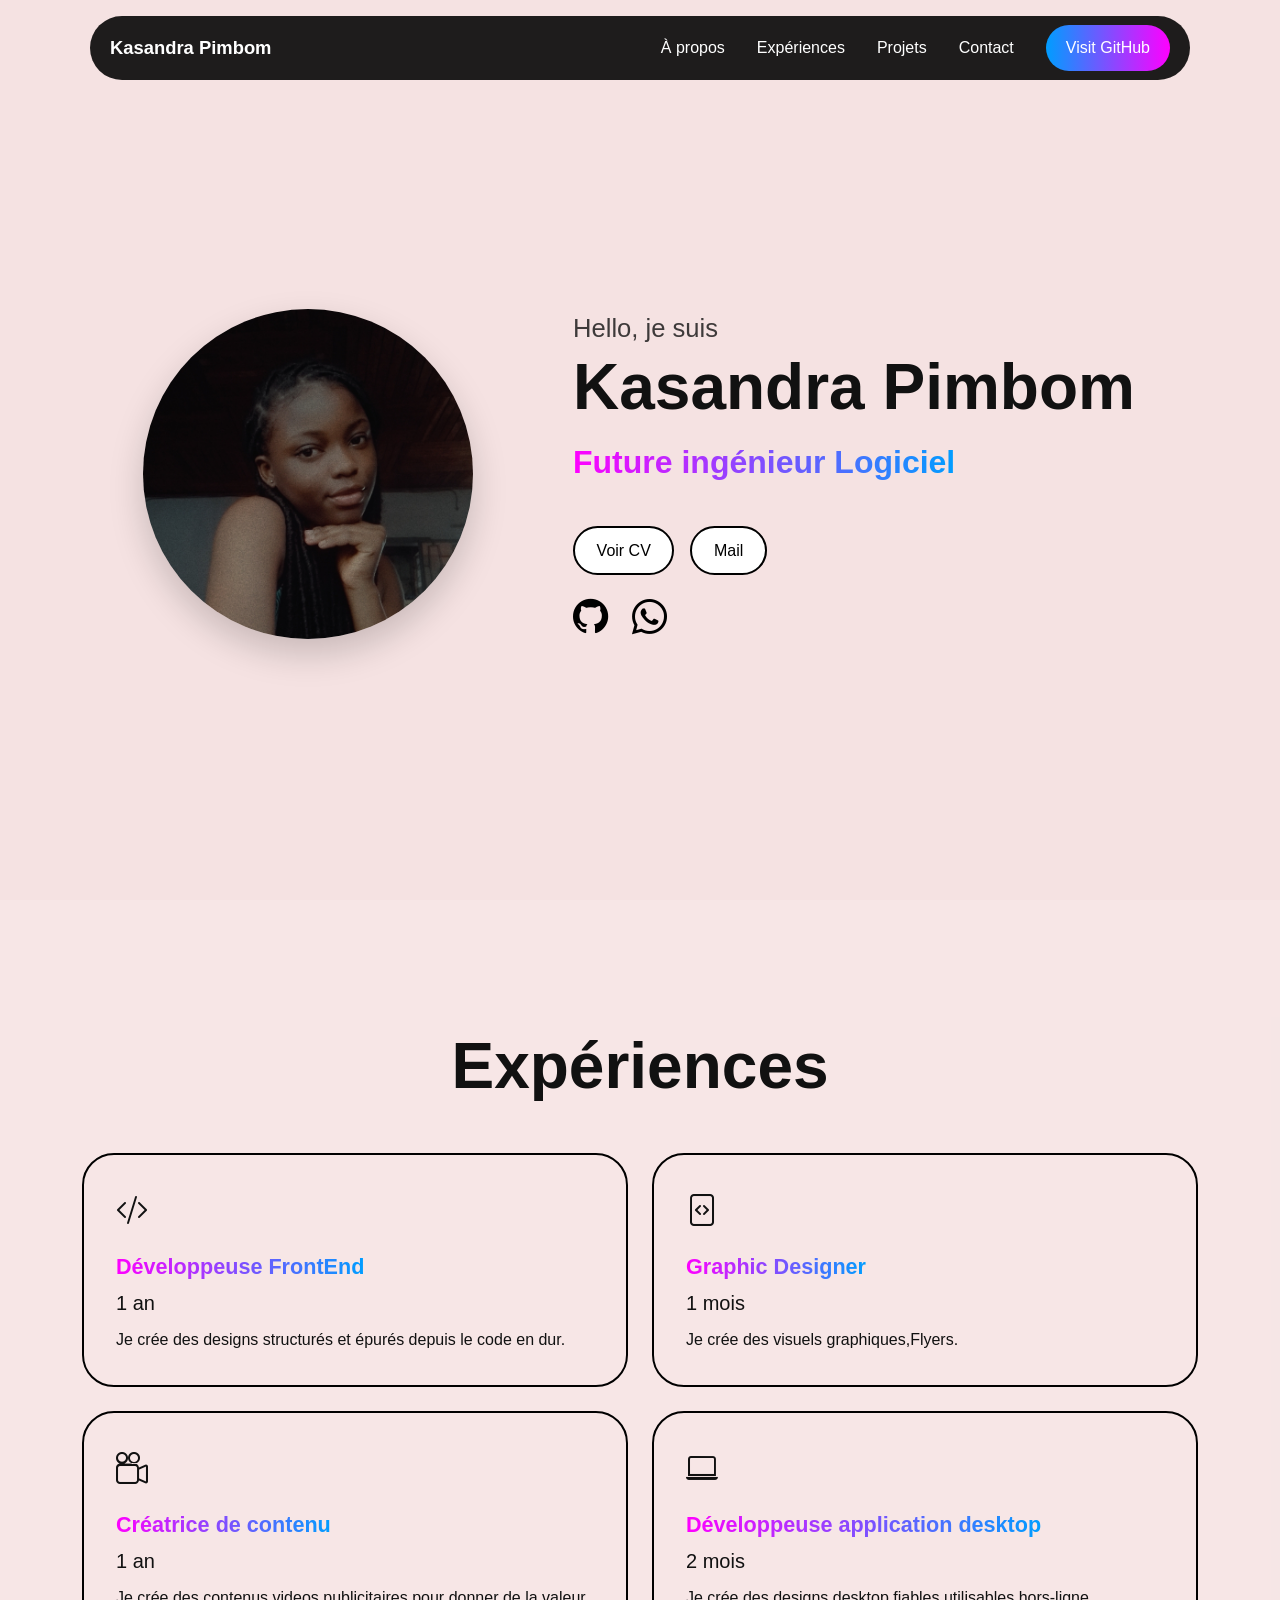
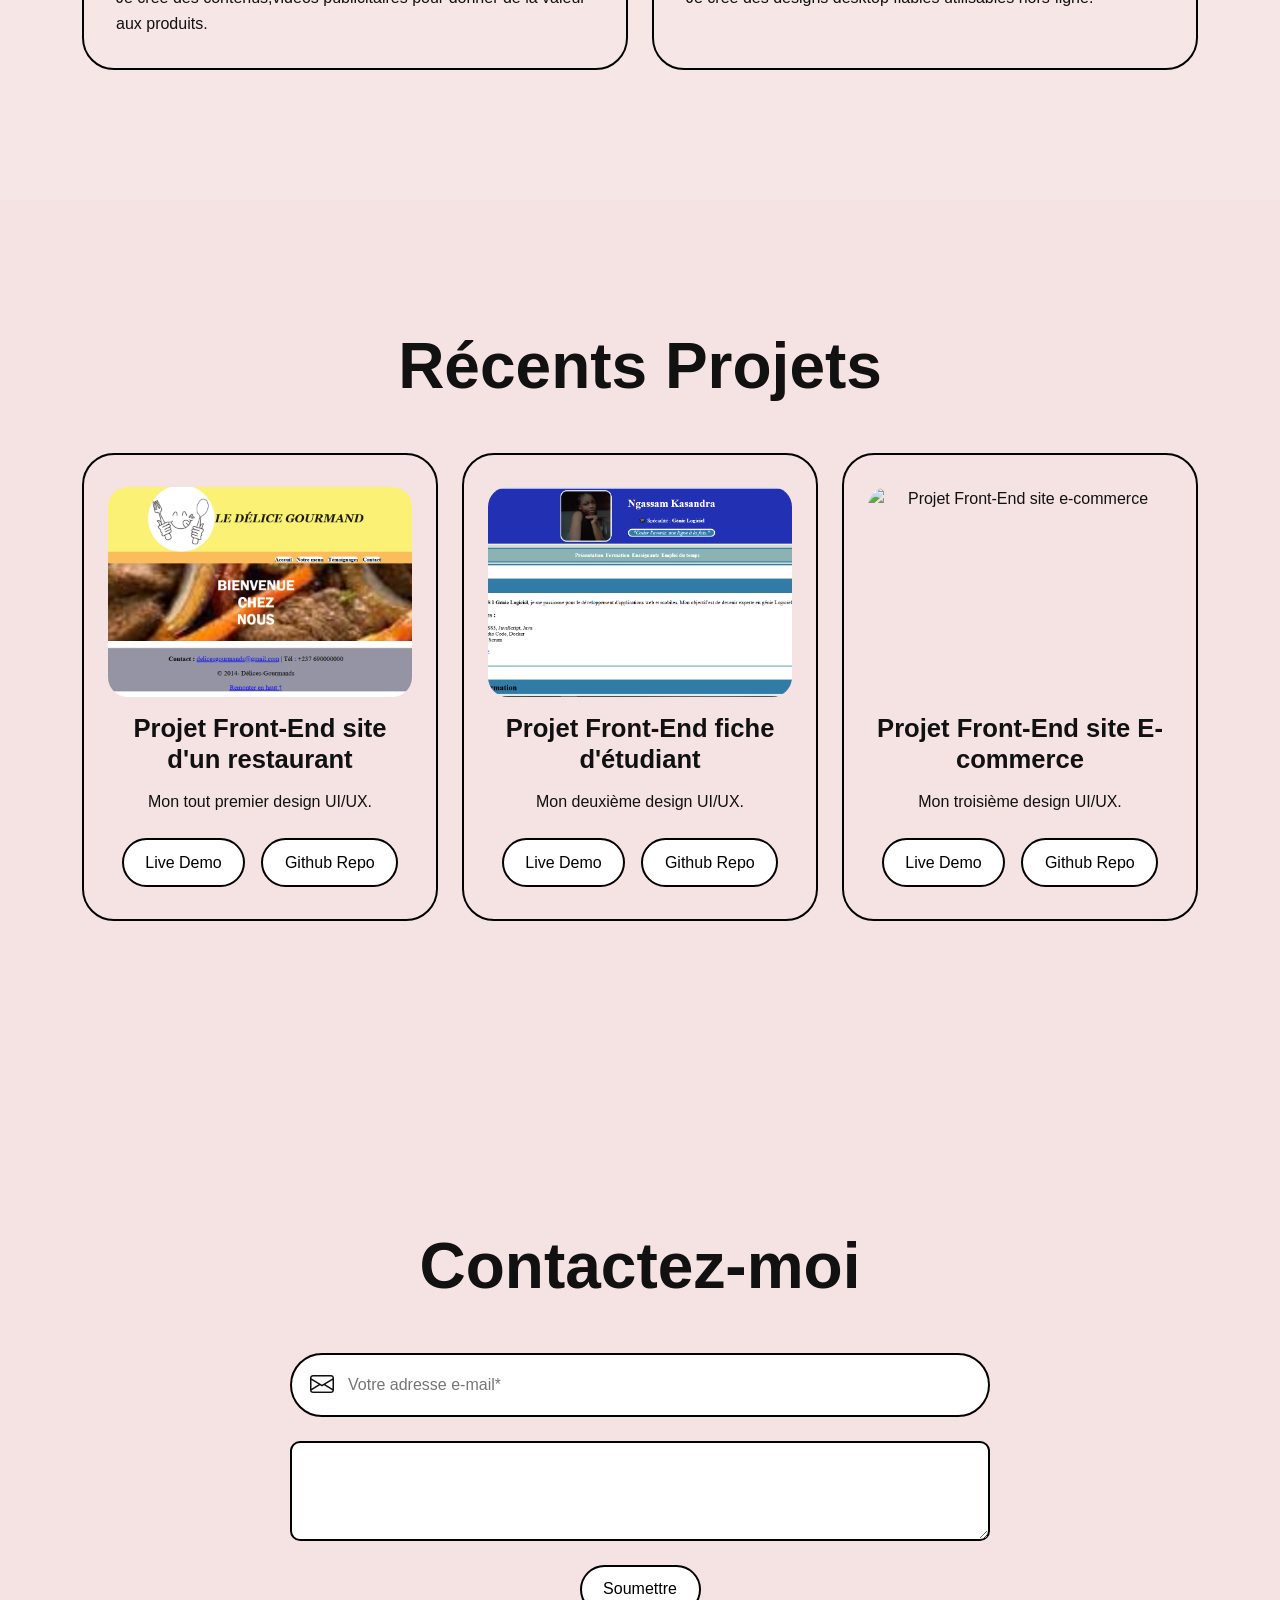
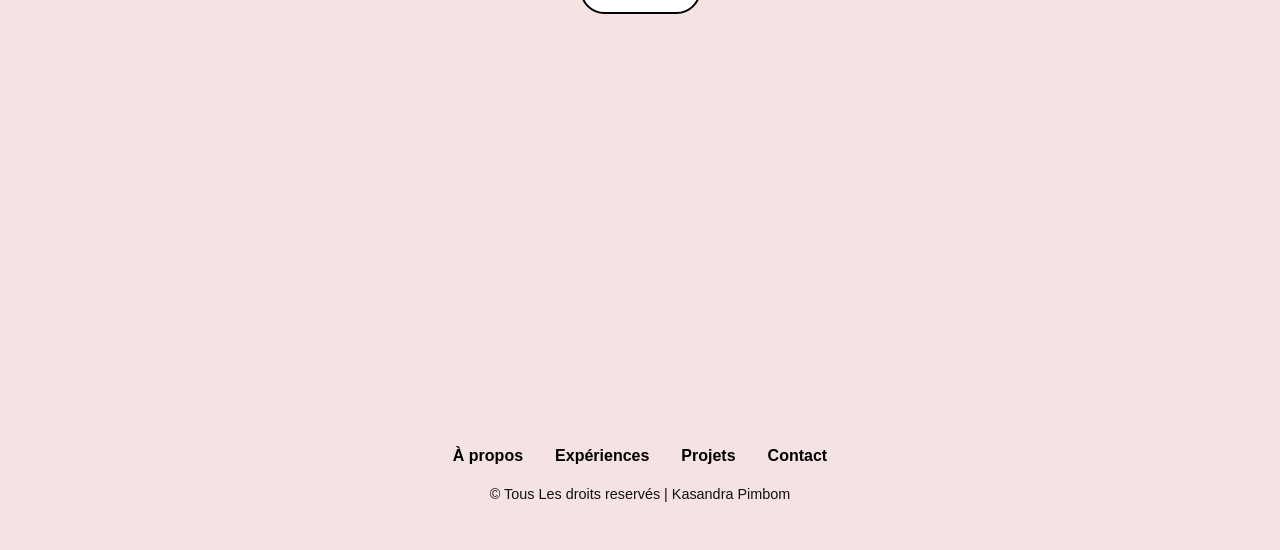
==== commit 077ff06e: "index.hyml" ====
--- a/index.html
+++ b/index.html
@@ -239,8 +239,6 @@
 
         </div>
     </section>
-
-
     <!-- ================= CONTACT ================= -->
     <section id="contact" class="contact-section">
         <div class="container">
@@ -256,23 +254,20 @@
                            name="email"
                            placeholder="Votre adresse e-mail*"
                            aria-label="Votre adresse e-mail"
-                           required>
-                           
-                </div>
-
+                           required>          
+                </div>
                     <textarea name="message" placeholder="Votre Message"> 
-                        Entrez votre message...
                     </textarea>         
                 </div>
-
+                <br>
                 <button type="submit" class="btn-custom">
                     Soumettre
                 </button>
-
             </form>
-
-        </div>
-    </section>
+            
+               
+    </section>
+      
 
 
     <!-- ================= FOOTER ================= -->
@@ -298,304 +293,4 @@
 
 </body>
 </html>
-=======
-<!DOCTYPE html>
-<html lang="fr">
-<head>
-    <meta charset="UTF-8">
-    <meta name="viewport" content="width=device-width, initial-scale=1.0">
-    <title>Mon Portfolio - Kasandra Pimbom</title>
-
-    <!-- Bootstrap local -->
-    <link rel="stylesheet" href="styles/bootstrap.min.css">
-
-    <!-- Bootstrap Icons -->
-    <link rel="stylesheet"
-          href="https://cdn.jsdelivr.net/npm/bootstrap-icons@1.11.3/font/bootstrap-icons.css">
-
-    <!-- Mon CSS -->
-    <link rel="stylesheet" href="styles/index.css">
-</head>
-
-<body>
-
-    <!-- ================= HEADER ================= -->
-    <header class="header">
-        <a href="#about" class="logo">
-            Kasandra Pimbom
-        </a>
-
-        <button class="menu-btn" id="menu-icon"
-                type="button"
-                aria-label="Ouvrir le menu"
-                aria-expanded="false">
-            <i class="bi bi-list"></i>
-        </button>
-
-        <nav>
-            <ul class="nav-links" id="nav-links">
-                <li><a href="#about">À propos</a></li>
-                <li><a href="#experience">Expériences</a></li>
-                <li><a href="#projets">Projets</a></li>
-                <li><a href="#contact">Contact</a></li>
-                <li>
-                    <a href="https://github.com/kasandra-Dev"
-                       target="_blank"
-                       rel="noopener noreferrer"
-                       class="visit-btn">
-                        Visit GitHub
-                    </a>
-                </li>
-            </ul>
-        </nav>
-    </header>
-
-
-    <!-- ================= À PROPOS ================= -->
-    <section id="about" class="about-section">
-        <div class="container">
-            <div class="row align-items-center justify-content-center g-4">
-
-                <!-- Photo -->
-                <div class="col-12 col-lg-5 text-center">
-                    <img src="ressources/images/kach.jpeg"
-                         alt="Photo de Kasandra Pimbom"
-                         class="profile-image img-fluid">
-                </div>
-
-                <!-- Présentation -->
-                <div class="col-12 col-lg-7">
-                    <div class="info-box text-center text-lg-start">
-
-                        <h3>Hello, je suis</h3>
-                        <h1>Kasandra Pimbom</h1>
-
-                        <p class="job-title">
-                            Future ingénieur Logiciel
-                        </p>
-
-                        <div class="btn-group-custom">
-                            <a href="ressources/pages/CV.html"
-                               target="_blank"
-                               class="btn-custom">
-                                Voir CV
-                            </a>
-
-                            <a href="mailto:kasandrapimbom@gmail.com"
-                               class="btn-custom">
-                                Mail
-                            </a>
-                        </div>
-
-                        <div class="socials">
-                            <a href="https://github.com/kasandra-Dev"
-                               target="_blank"
-                               rel="noopener noreferrer"
-                               aria-label="GitHub">
-                                <i class="bi bi-github"></i>
-                            </a>
-
-                            <a href="https://wa.me/237693555618?text=Bonjour%20Kasandra%20j%27ai%20vu%20ton%20portfolio"
-                               target="_blank"
-                               rel="noopener noreferrer"
-                               aria-label="WhatsApp">
-                                <i class="bi bi-whatsapp"></i>
-                            </a>
-                        </div>
-
-                    </div>
-                </div>
-
-            </div>
-        </div>
-    </section>
-
-
-    <!-- ================= EXPÉRIENCES ================= -->
-    <section id="experience" class="experience-section">
-        <div class="container">
-
-            <h2 class="section-title">Expériences</h2>
-
-            <div class="row row-cols-1 row-cols-md-2 g-4">
-
-                <div class="col">
-                    <article class="grid-card h-100">
-                        <i class="bi bi-code-slash card-icon"></i>
-                        <span>Développeuse FrontEnd</span>
-                        <h3>1 an</h3>
-                        <p>
-                            Je crée des designs structurés et épurés
-                            depuis le code en dur.
-                        </p>
-                    </article>
-                </div>
-
-                <div class="col">
-                    <article class="grid-card h-100">
-                        <i class="bi bi-file-code card-icon"></i>
-                        <span> Graphic Designer</span>
-                        <h3>1 mois</h3>
-                        <p>
-                            Je crée des visuels graphiques,Flyers.
-                        </p>
-                    </article>
-                </div>
-
-                <div class="col">
-                    <article class="grid-card h-100">
-                        <i class="bi bi-camera-reels card-icon"></i>
-                        <span>Créatrice de contenu</span>
-                        <h3>1 an</h3>
-                        <p>
-                            Je crée des contenus,videos publicitaires pour donner de la valeur aux produits.
-                        </p>
-                    </article>
-                </div>
-
-                <div class="col">
-                    <article class="grid-card h-100">
-                        <i class="bi bi-laptop card-icon"></i>
-                        <span>Développeuse application desktop</span>
-                        <h3>2 mois</h3>
-                        <p>
-                            Je crée des designs desktop fiables utilisables hors-ligne.
-                        </p>
-                    </article>
-                </div>
-
-            </div>
-
-        </div>
-    </section>
-
-
-    <!-- ================= PROJETS ================= -->
-    <section id="projets" class="projects-section">
-        <div class="container">
-
-            <h2 class="section-title">Récents Projets</h2>
-
-            <div class="row row-cols-1 row-cols-md-2 row-cols-xl-3 g-4">
-
-                <div class="col">
-                    <article class="project-card h-100">
-                        <img src="ressources/images/projets.png"
-                             alt="Projet Front-End site restaurant"
-                             class="project-image img-fluid">
-
-                        <h3>Projet Front-End site d'un restaurant</h3>
-
-                        <p>
-                            Mon tout premier design UI/UX.
-                        </p>
-
-                        <div class="project-buttons">
-                            <a href="#" class="btn-custom">Live Demo</a>
-                            <a href="#" class="btn-custom">Github Repo</a>
-                        </div>
-                    </article>
-                </div>
-
-                <div class="col">
-                    <article class="project-card h-100">
-                        <img src="ressources/images/projet3.PNG"
-                             alt="Projet Front-End fiche étudiant"
-                             class="project-image img-fluid">
-
-                        <h3>Projet Front-End fiche d'étudiant</h3>
-
-                        <p>
-                            Mon deuxième design UI/UX.
-                        </p>
-
-                        <div class="project-buttons">
-                            <a href="#" class="btn-custom">Live Demo</a>
-                            <a href="#" class="btn-custom">Github Repo</a>
-                        </div>
-                    </article>
-                </div>
-
-                <div class="col">
-                    <article class="project-card h-100">
-                        <img src="ressources/images/projets 2.png"
-                             alt="Projet Front-End site e-commerce"
-                             class="project-image img-fluid">
-
-                        <h3>Projet Front-End site E-commerce</h3>
-
-                        <p>
-                            Mon troisième design UI/UX.
-                        </p>
-
-                        <div class="project-buttons">
-                            <a href="#" class="btn-custom">Live Demo</a>
-                            <a href="#" class="btn-custom">Github Repo</a>
-                        </div>
-                    </article>
-                </div>
-
-            </div>
-
-        </div>
-    </section>
-
-
-    <!-- ================= CONTACT ================= -->
-    <section id="contact" class="contact-section">
-        <div class="container">
-
-            <h2 class="section-title">Contactez-moi</h2>
-
-            <form class="contact-form" action="#" method="post">
-
-                <div class="input-wrapper">
-                    <i class="bi bi-envelope"></i>
-
-                    <input type="email"
-                           name="email"
-                           placeholder="Votre adresse e-mail*"
-                           aria-label="Votre adresse e-mail"
-                           required>
-                           
-                </div>
-
-                    <textarea name="message" placeholder="Votre Message"> 
-                        Entrez votre message...
-                    </textarea>         
-                </div>
-
-                <button type="submit" class="btn-custom">
-                    Soumettre
-                </button>
-
-            </form>
-
-        </div>
-    </section>
-
-
-    <!-- ================= FOOTER ================= -->
-    <footer class="footer">
-        <ul>
-            <li><a href="#about">À propos</a></li>
-            <li><a href="#experience">Expériences</a></li>
-            <li><a href="#projets">Projets</a></li>
-            <li><a href="#contact">Contact</a></li>
-        </ul>
-
-        <p class="copyright">
-            © Tous Les droits reservés | Kasandra Pimbom
-        </p>
-    </footer>
-
-
-    <!-- Bootstrap JS local -->
-    <script src="js/bootstrap.bundle.min.js"></script>
-
-    <!-- Mon JS -->
-    <script src="js/script.js"></script>
-
-</body>
-</html>
-
+
--- a/styles/index.css
+++ b/styles/index.css
@@ -410,12 +410,13 @@
 .contact-section {
     display: flex;
     align-items: center;
+   flex-direction: column;
+
 }
 
 .contact-form {
     width: min(700px, 100%);
     margin: 0 auto;
-
     display: flex;
     flex-direction: column;
     align-items: center;
@@ -463,6 +464,10 @@
     background: var(--white);
     font-size: 1rem;
 }
+.btn-custom{
+ align-items: center;   
+ 
+}
 
 .input-wrapper input:focus {
     box-shadow: 0 0 0 3px rgba(0, 157, 255, 0.2);
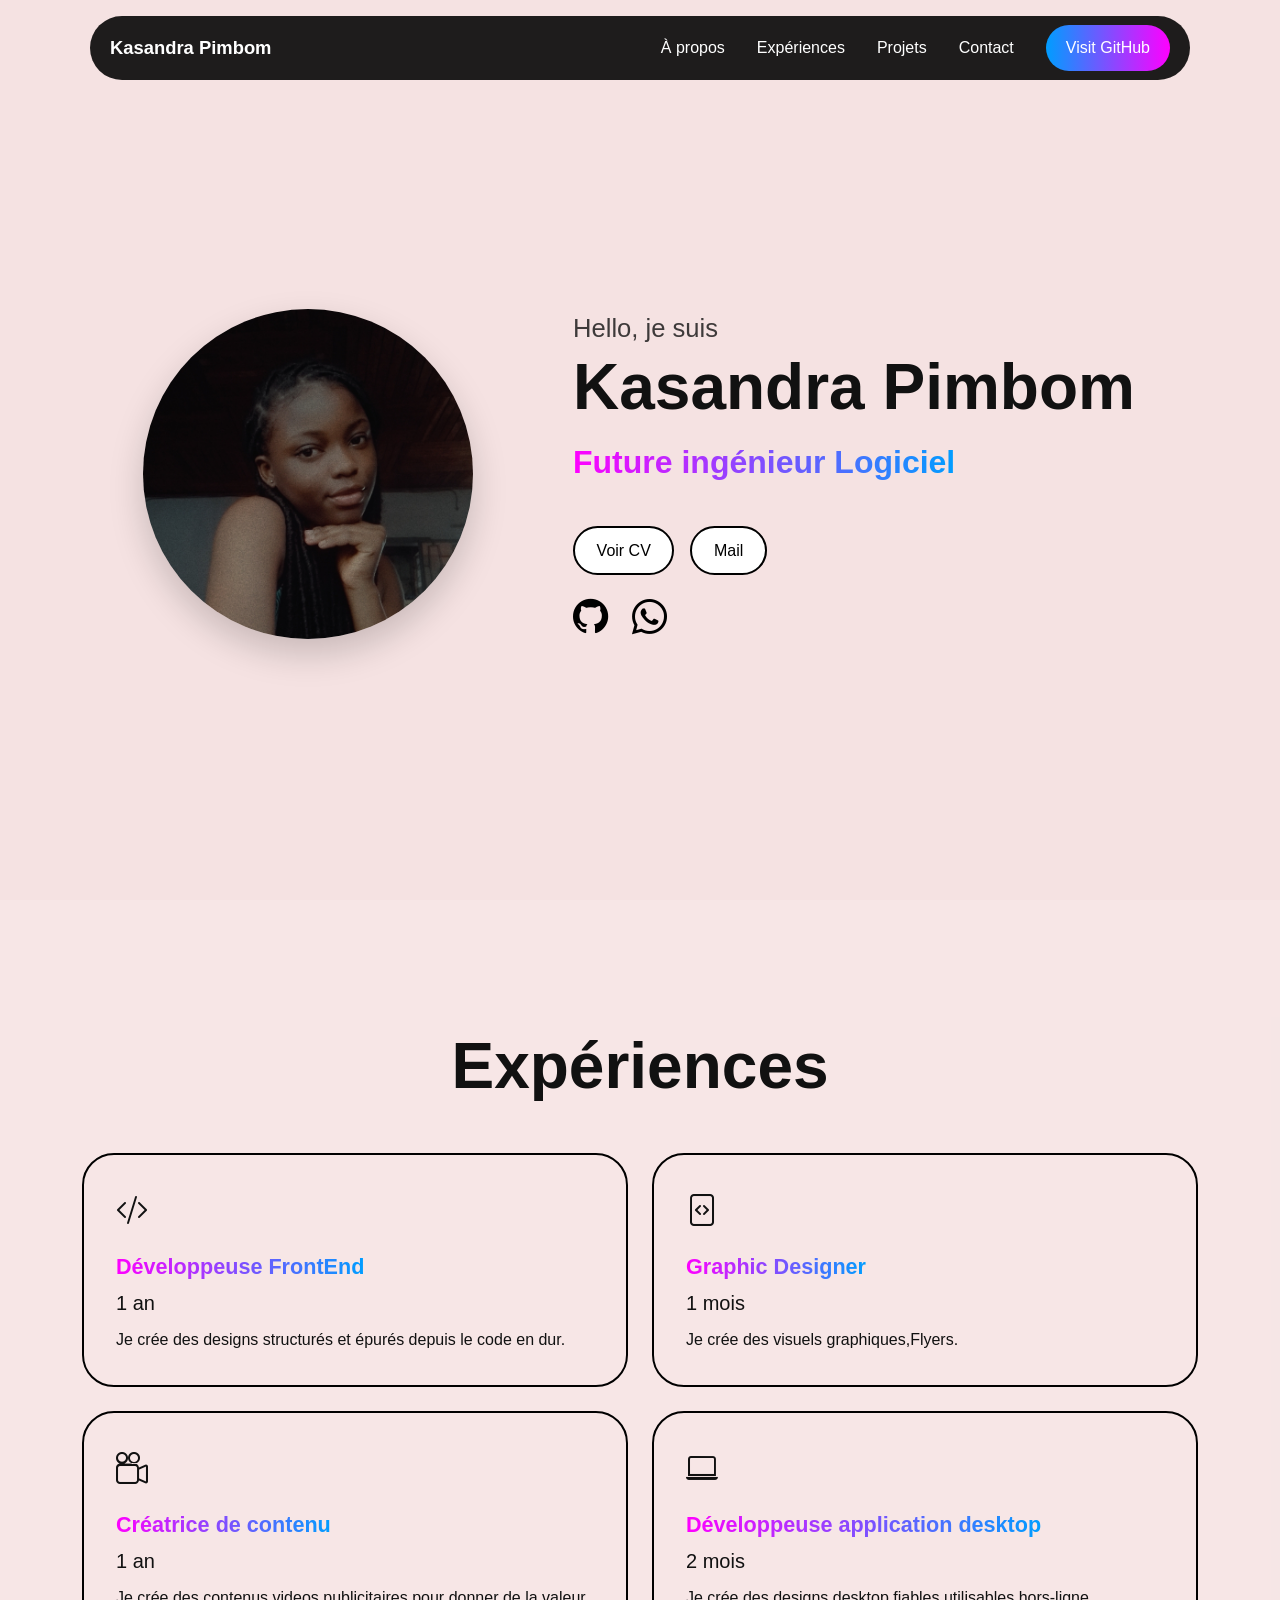
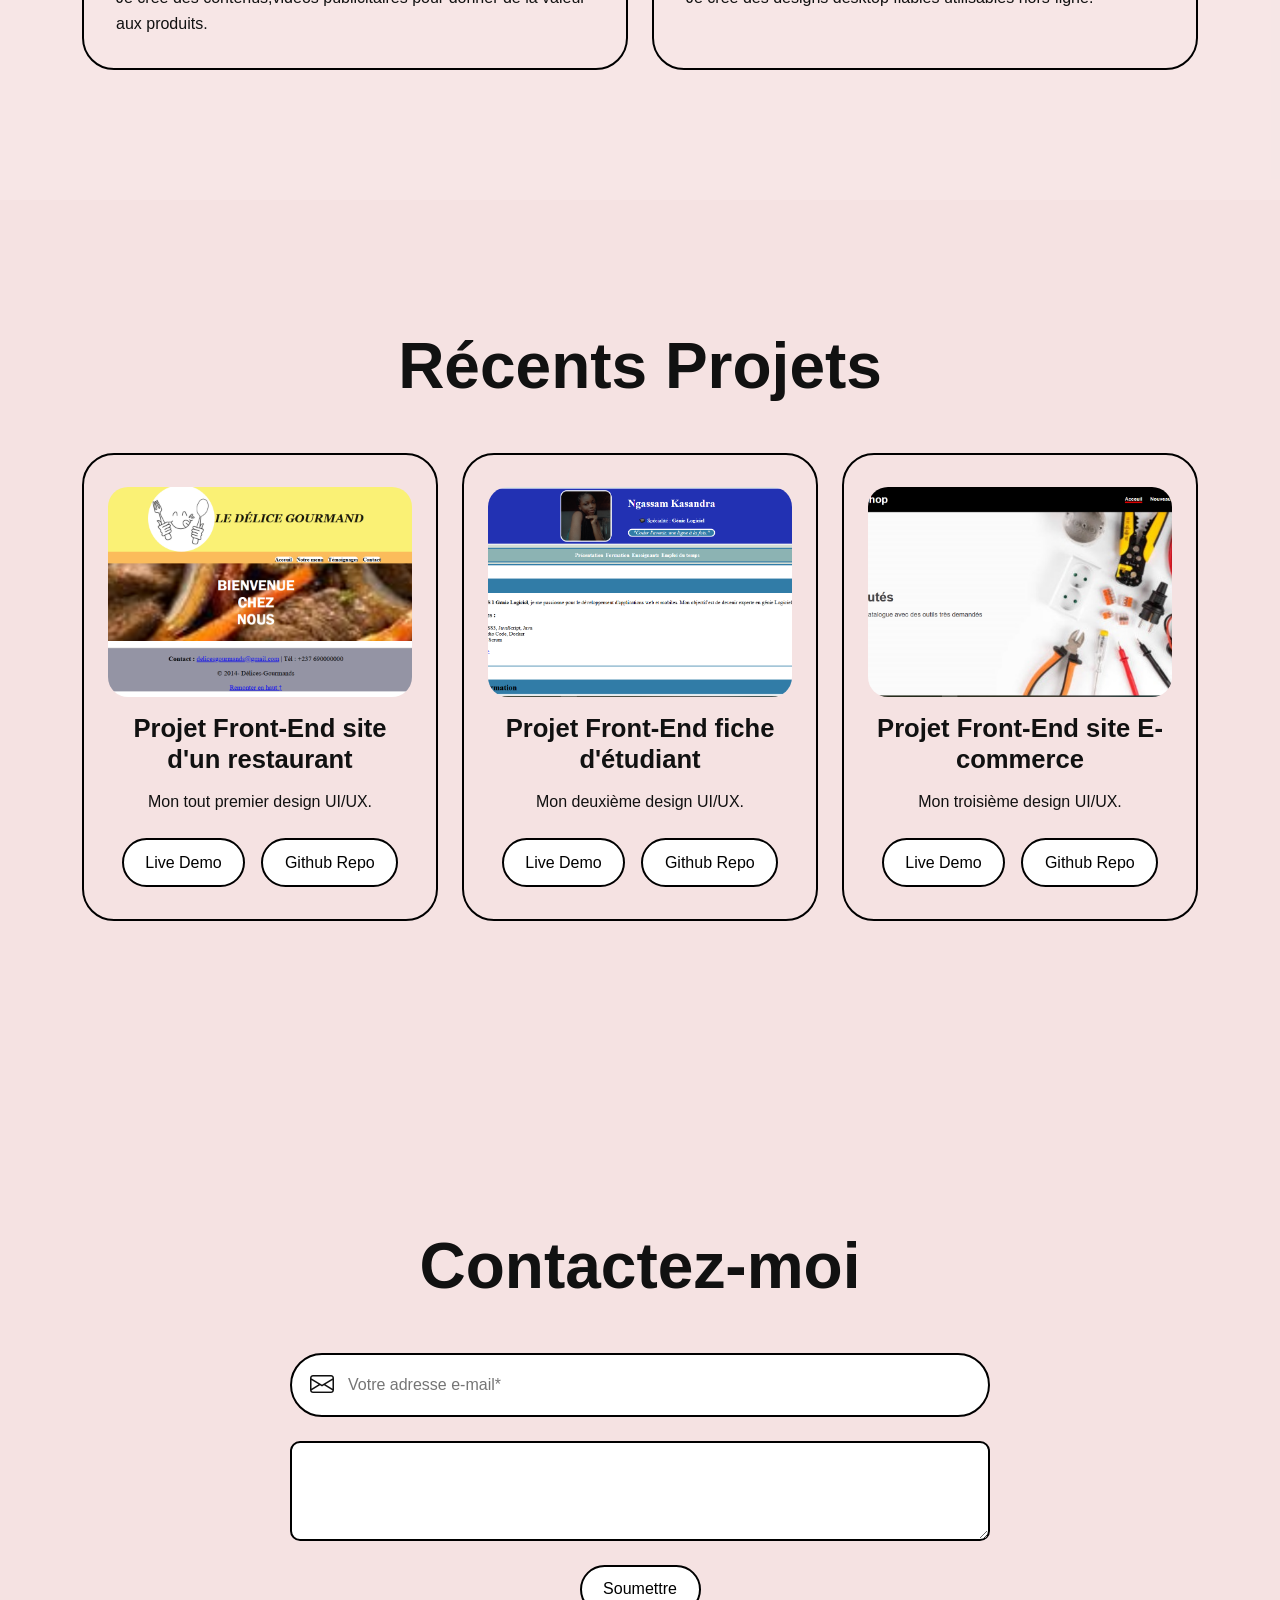
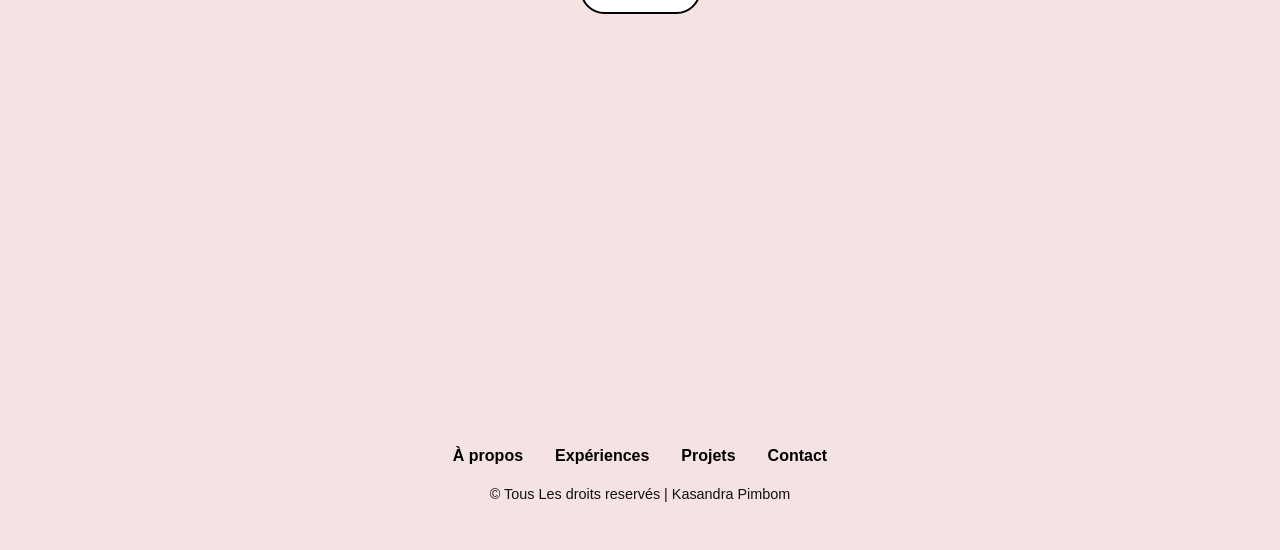
==== commit e6fc10ab: "image change" ====
--- a/index.html
+++ b/index.html
@@ -218,7 +218,7 @@
 
                 <div class="col">
                     <article class="project-card h-100">
-                        <img src="ressources/images/projets 2.png"
+                        <img src="ressources/images/Projets 2.PNG"
                              alt="Projet Front-End site e-commerce"
                              class="project-image img-fluid">
 
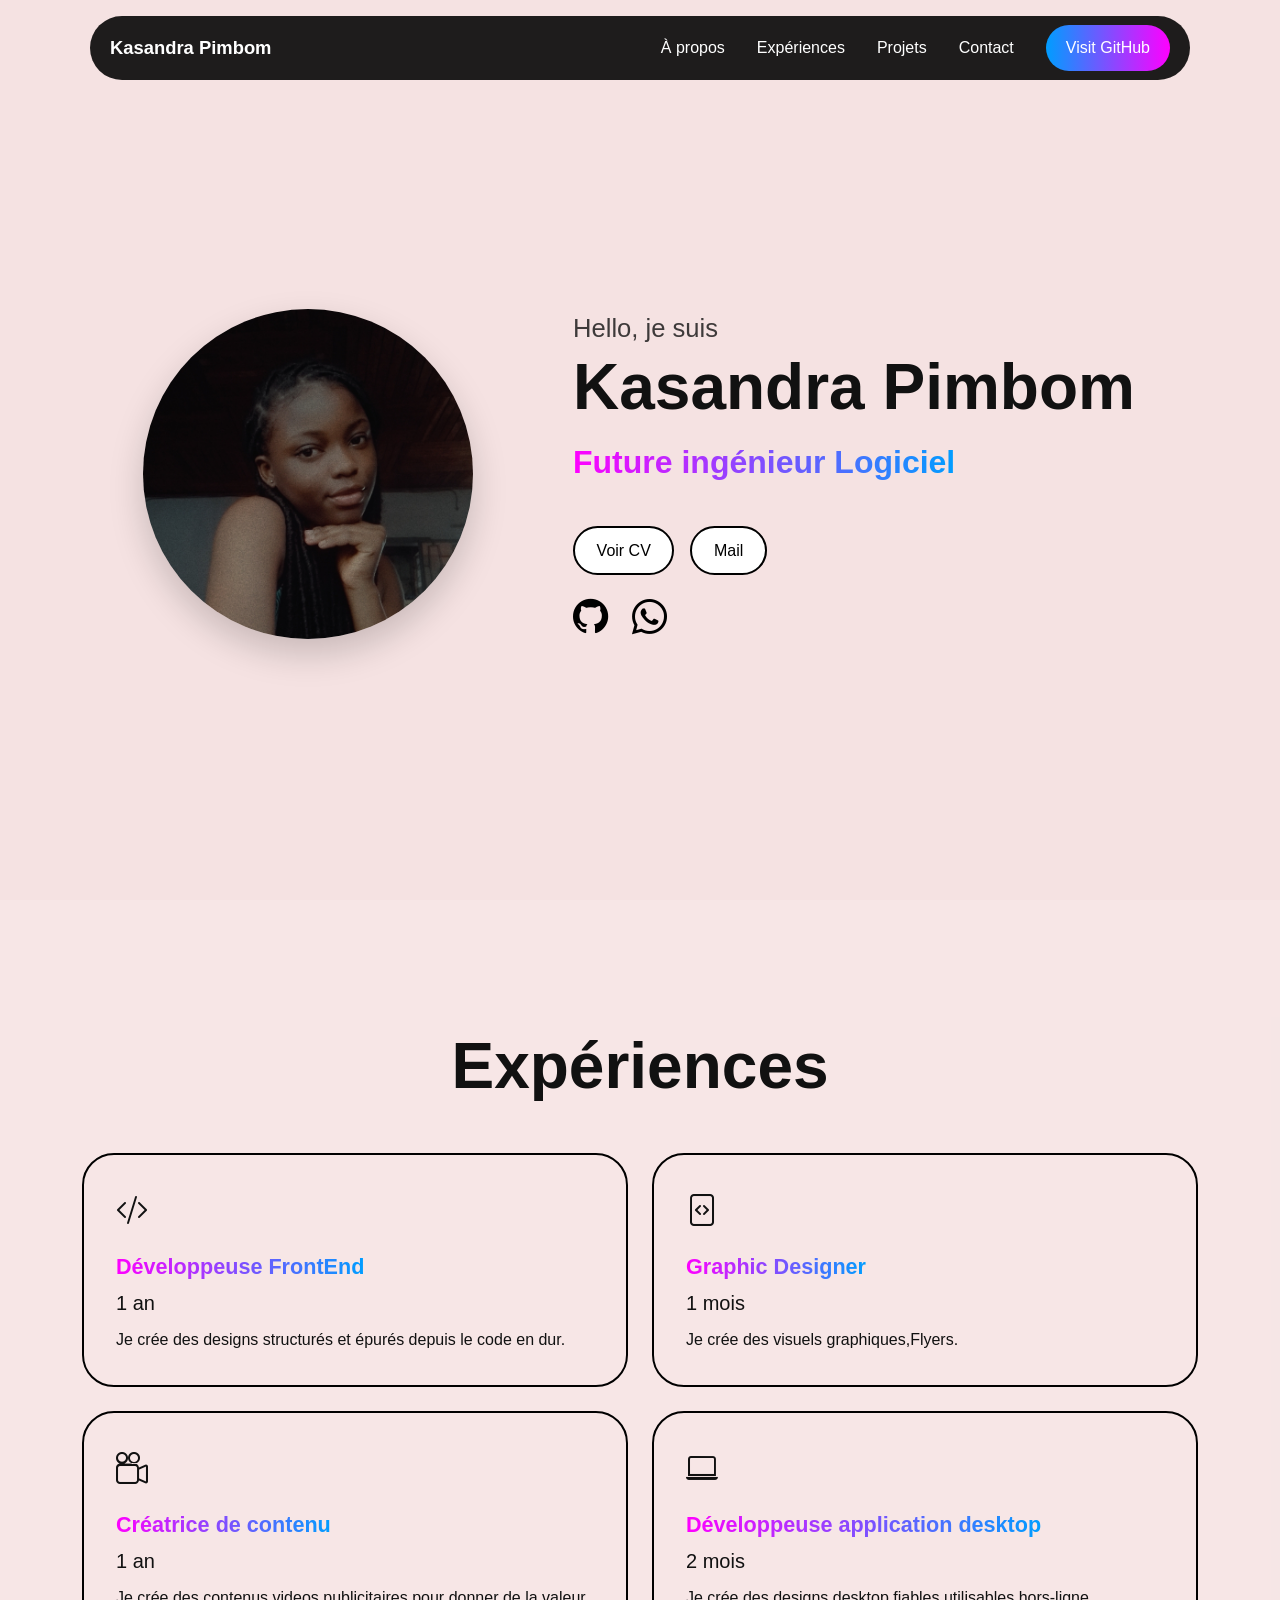
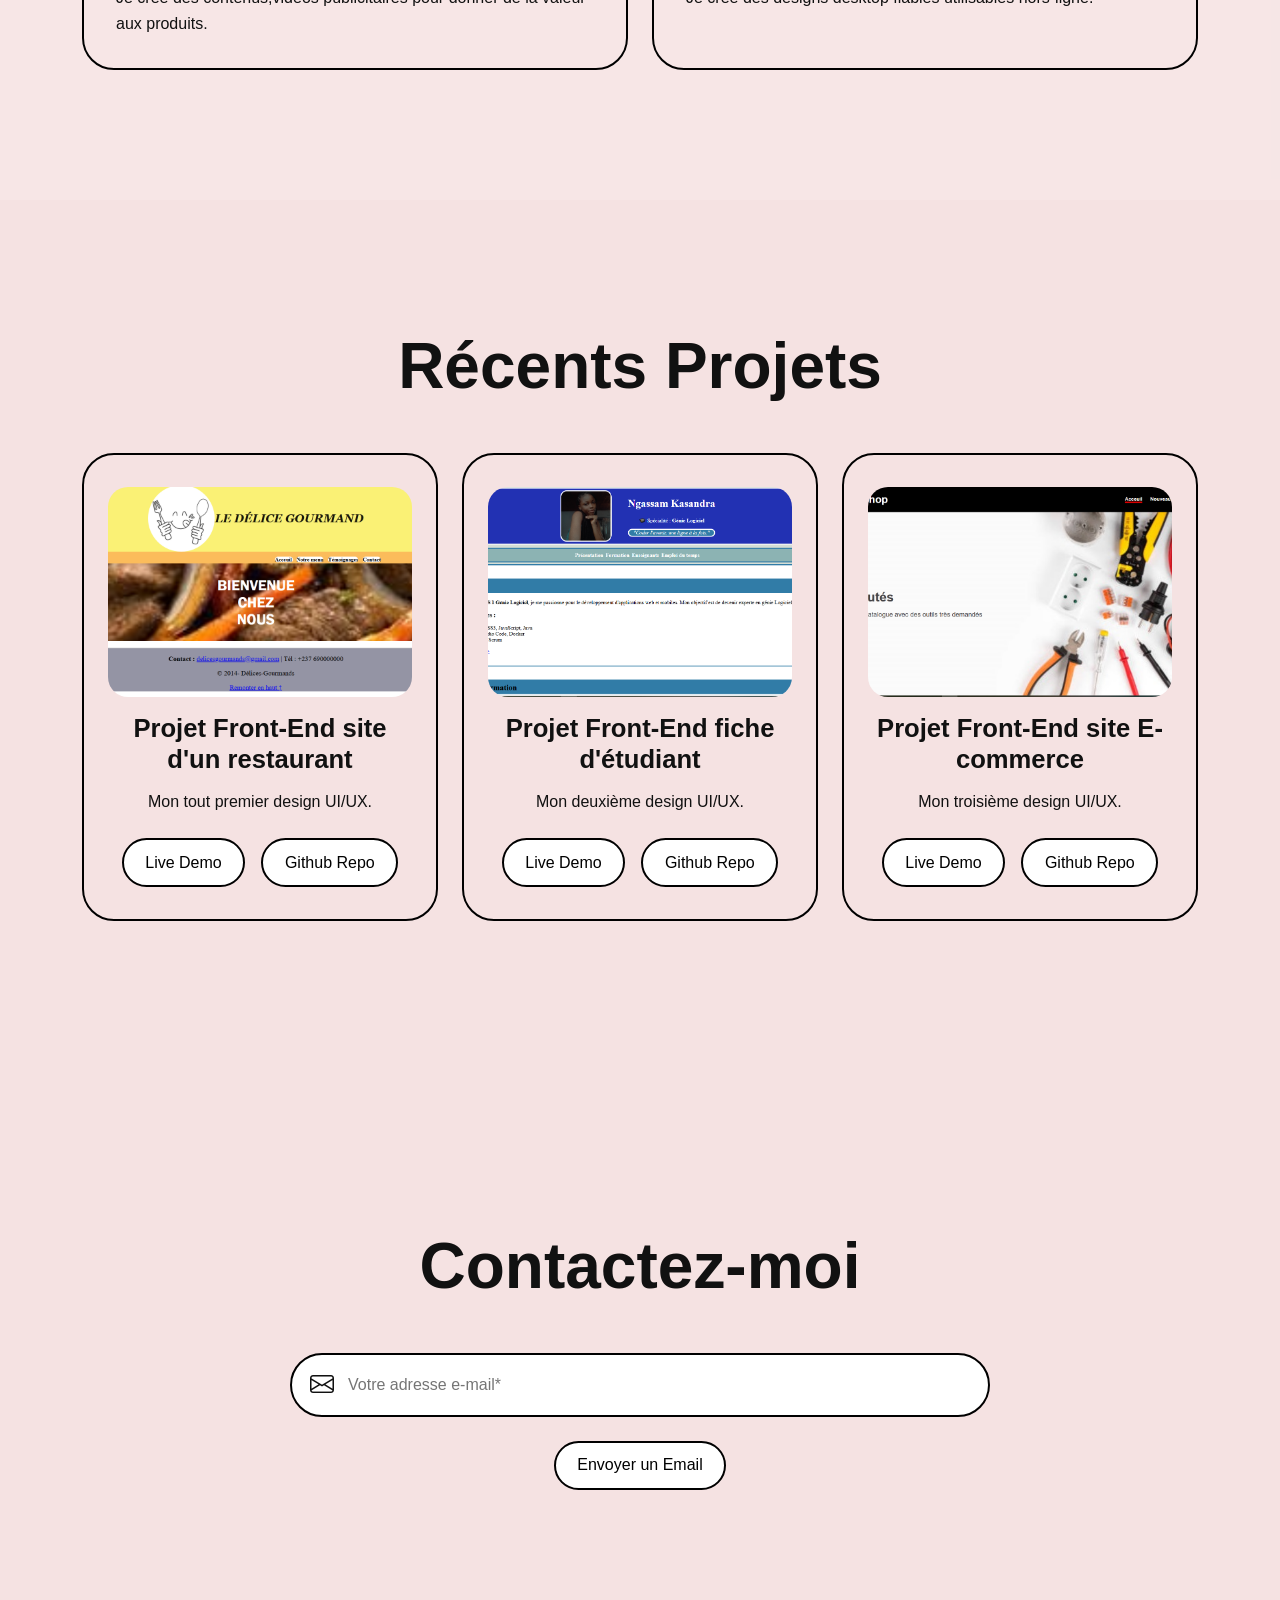
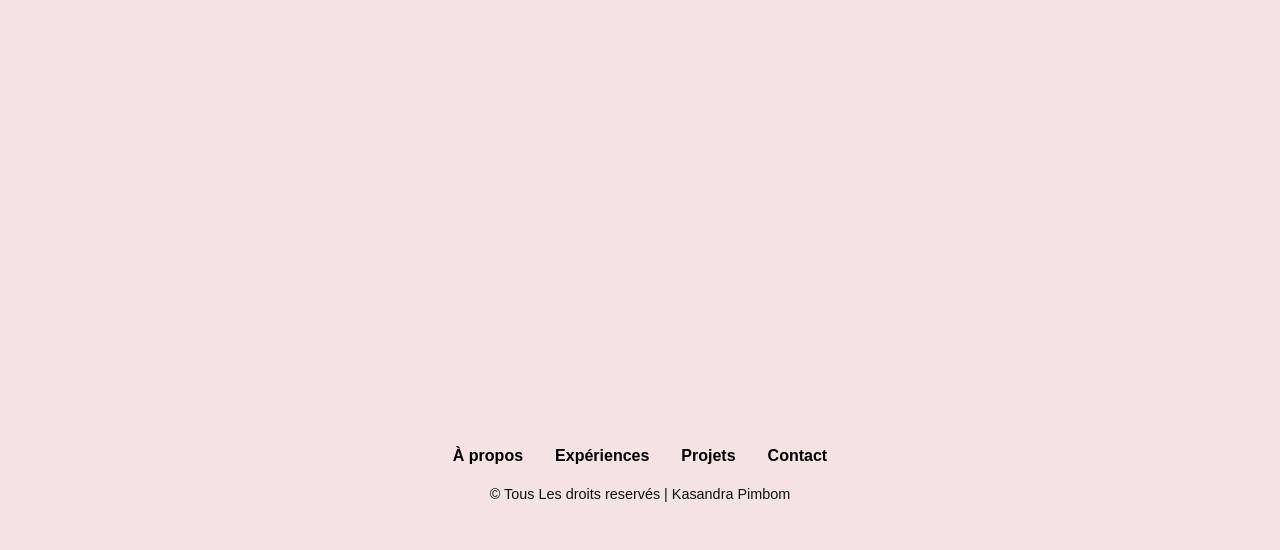
==== commit 4ff3c4e6: "changes" ====
--- a/index.html
+++ b/index.html
@@ -218,7 +218,7 @@
 
                 <div class="col">
                     <article class="project-card h-100">
-                        <img src="ressources/images/Projets 2.PNG"
+                        <img src="ressources/images/Projets2.PNG"
                              alt="Projet Front-End site e-commerce"
                              class="project-image img-fluid">
 
@@ -255,13 +255,11 @@
                            placeholder="Votre adresse e-mail*"
                            aria-label="Votre adresse e-mail"
                            required>          
-                </div>
-                    <textarea name="message" placeholder="Votre Message"> 
-                    </textarea>         
+                </div>   
                 </div>
                 <br>
-                <button type="submit" class="btn-custom">
-                    Soumettre
+                <button type="submit" class="btn-custom"> 
+                    <a href="mailto:kasandrapimbom@gmail.com" target="_blank">Envoyer un Email</a>
                 </button>
             </form>
             
--- a/styles/index.css
+++ b/styles/index.css
@@ -83,8 +83,8 @@
     gap: 1.5rem;
 
     background: rgba(0, 0, 0, 0.88);
+    -webkit-backdrop-filter: blur(8px);
     backdrop-filter: blur(8px);
-    -webkit-backdrop-filter: blur(8px);
 
     border-radius: 3rem;
     z-index: 1000;
@@ -162,6 +162,7 @@
     line-height: 1;
     cursor: pointer;
     padding: 0.25rem;
+  
 }
 
 /* ================= SECTIONS ================= */
@@ -219,8 +220,8 @@
     font-weight: 600;
 
     background: var(--gradient-reverse);
+    -webkit-background-clip: text;
     background-clip: text;
-    -webkit-background-clip: text;
     color: transparent;
 }
 
@@ -262,7 +263,12 @@
     background: var(--black);
     color: var(--white);
 }
-
+.btn-custom a{
+    color: var(--black);
+}
+.btn-custom a:hover{
+    color: var(--white);
+}
 .socials {
     display: flex;
     align-items: center;
@@ -321,8 +327,8 @@
     font-weight: 600;
 
     background: var(--gradient-reverse);
+    -webkit-background-clip: text;
     background-clip: text;
-    -webkit-background-clip: text;
     color: transparent;
 }
 
